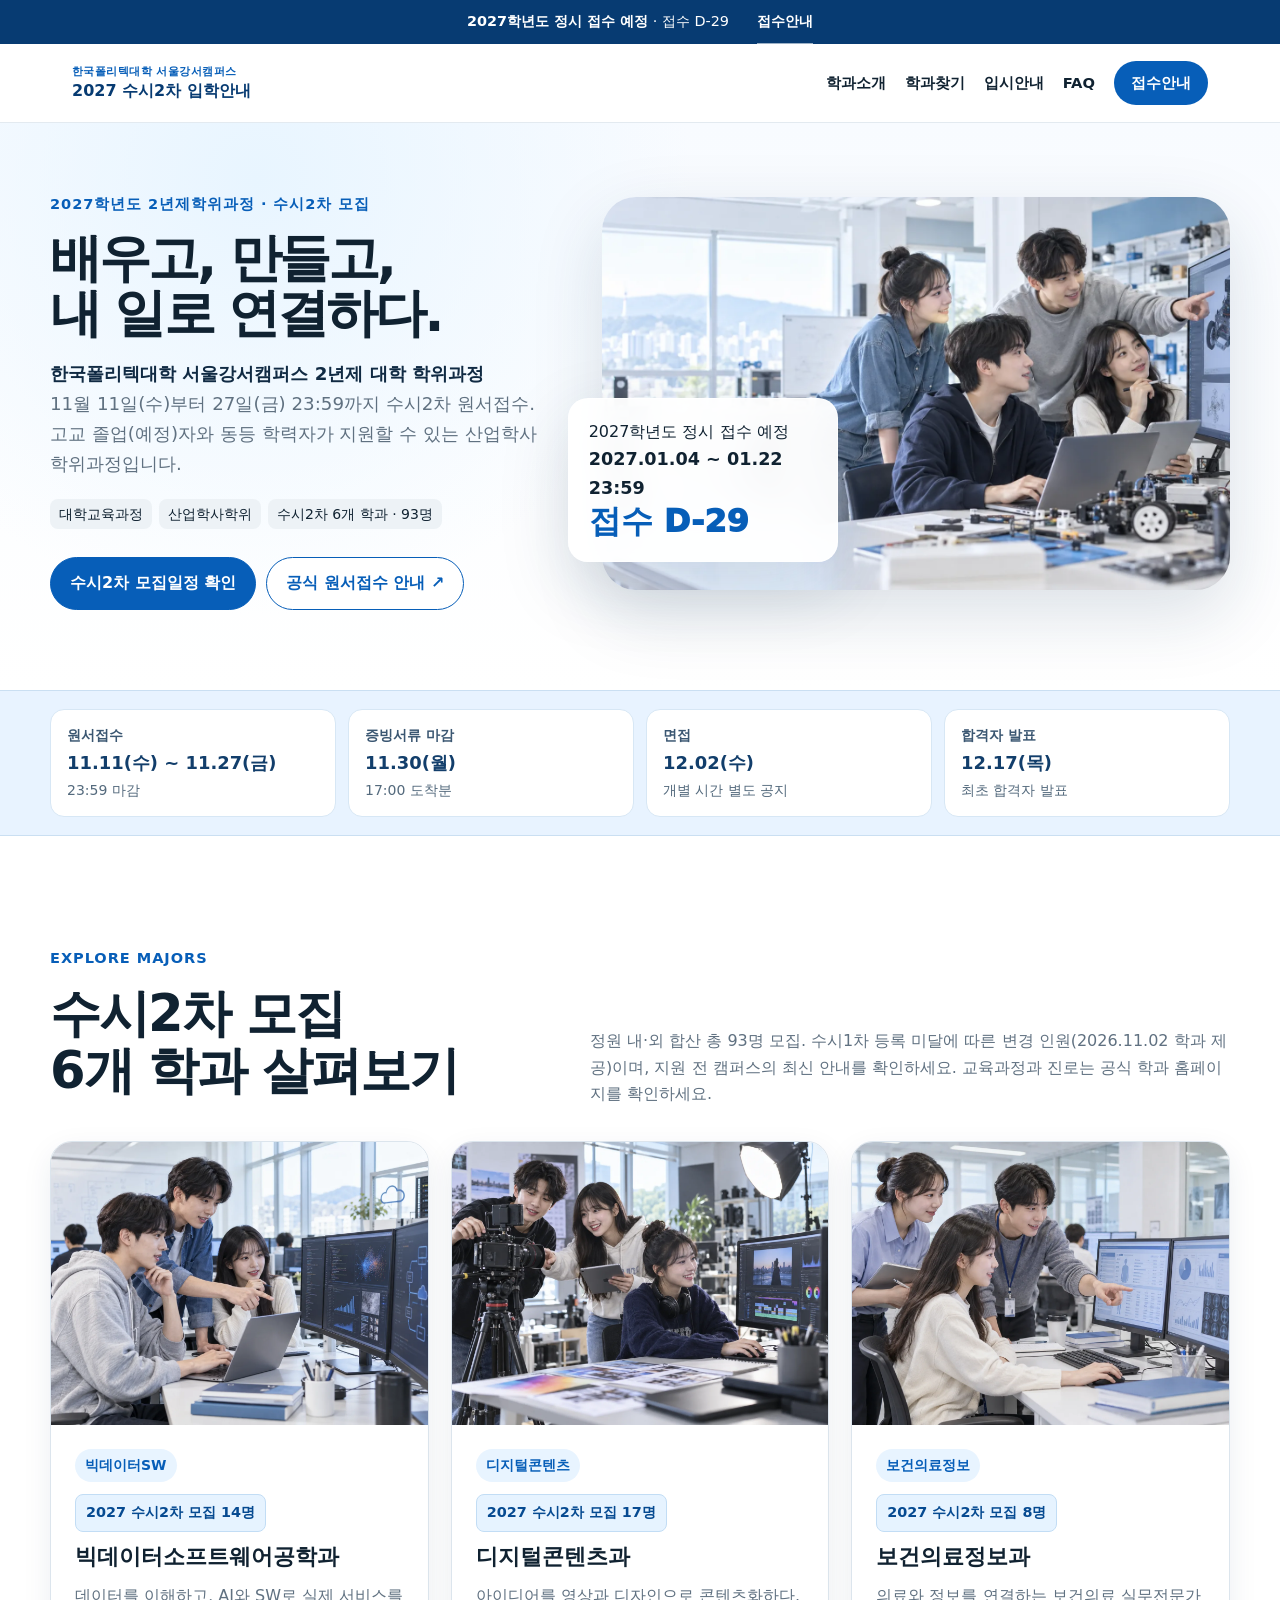
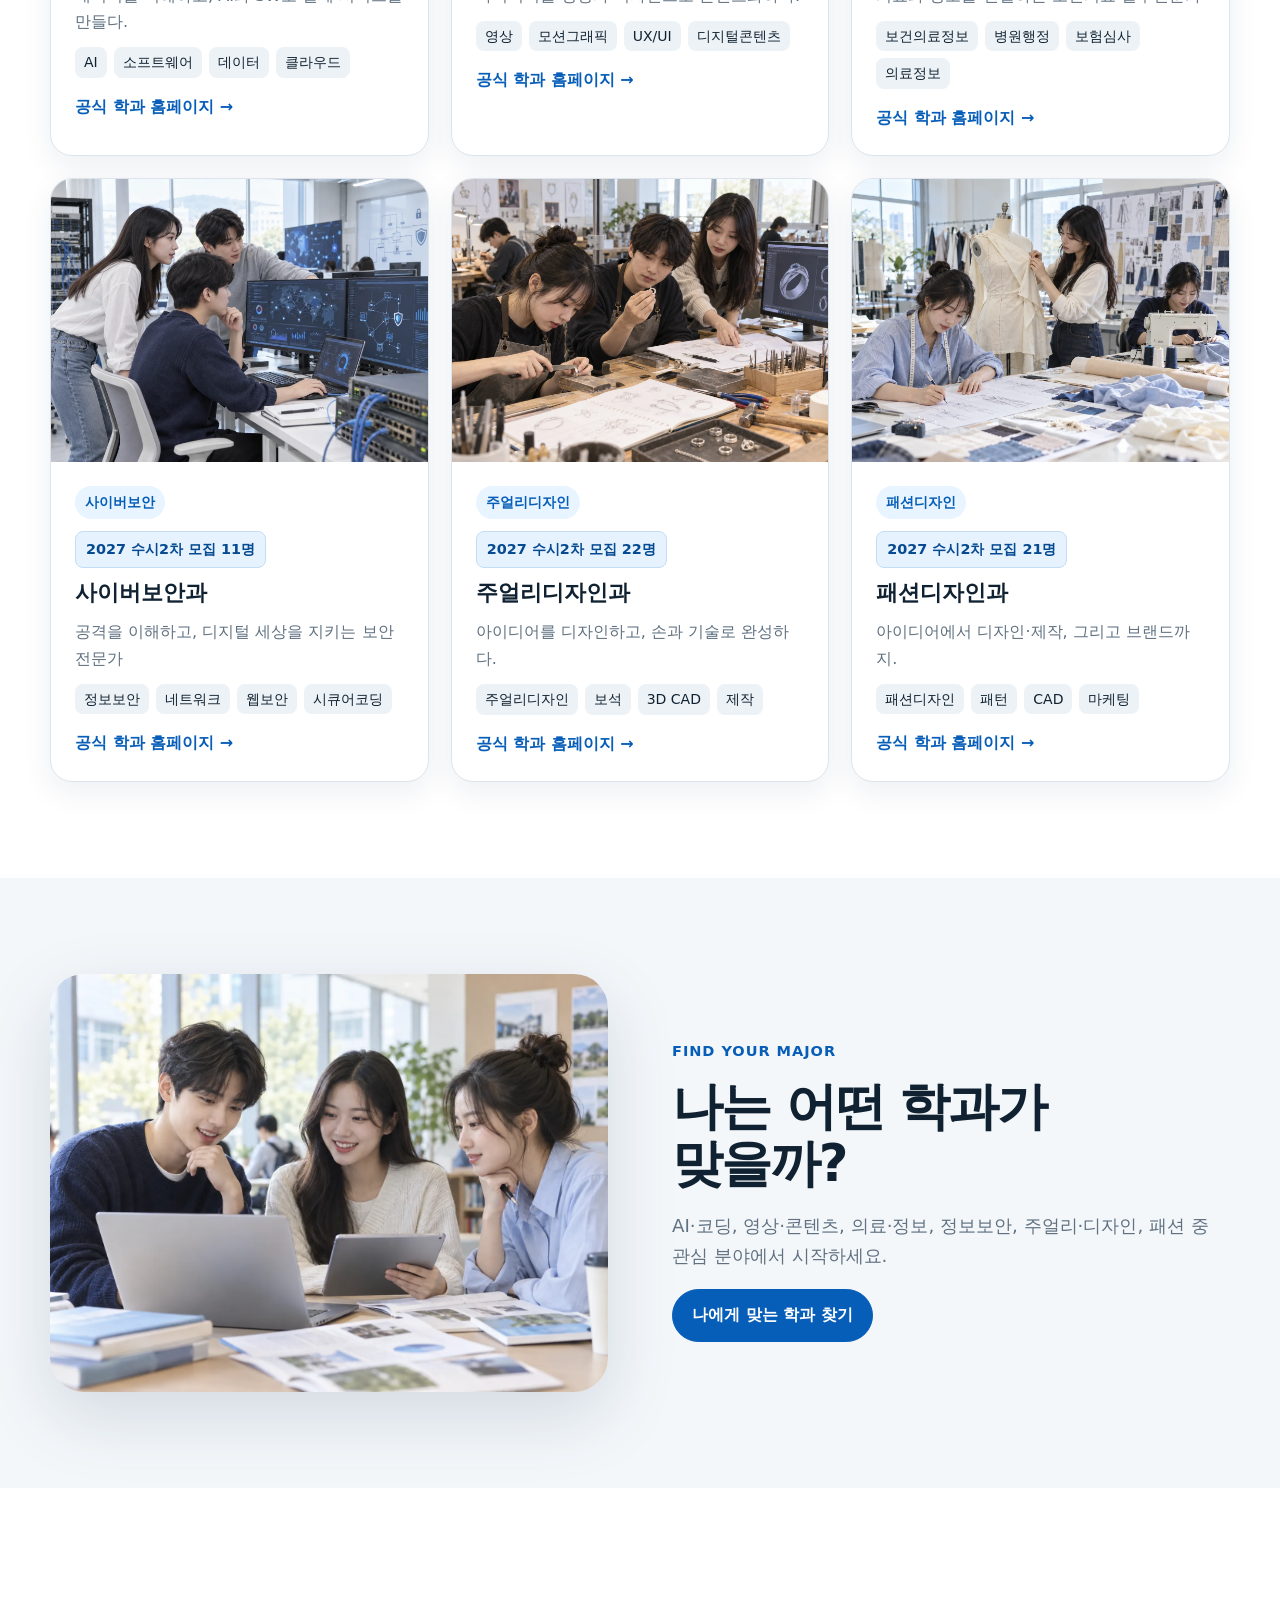
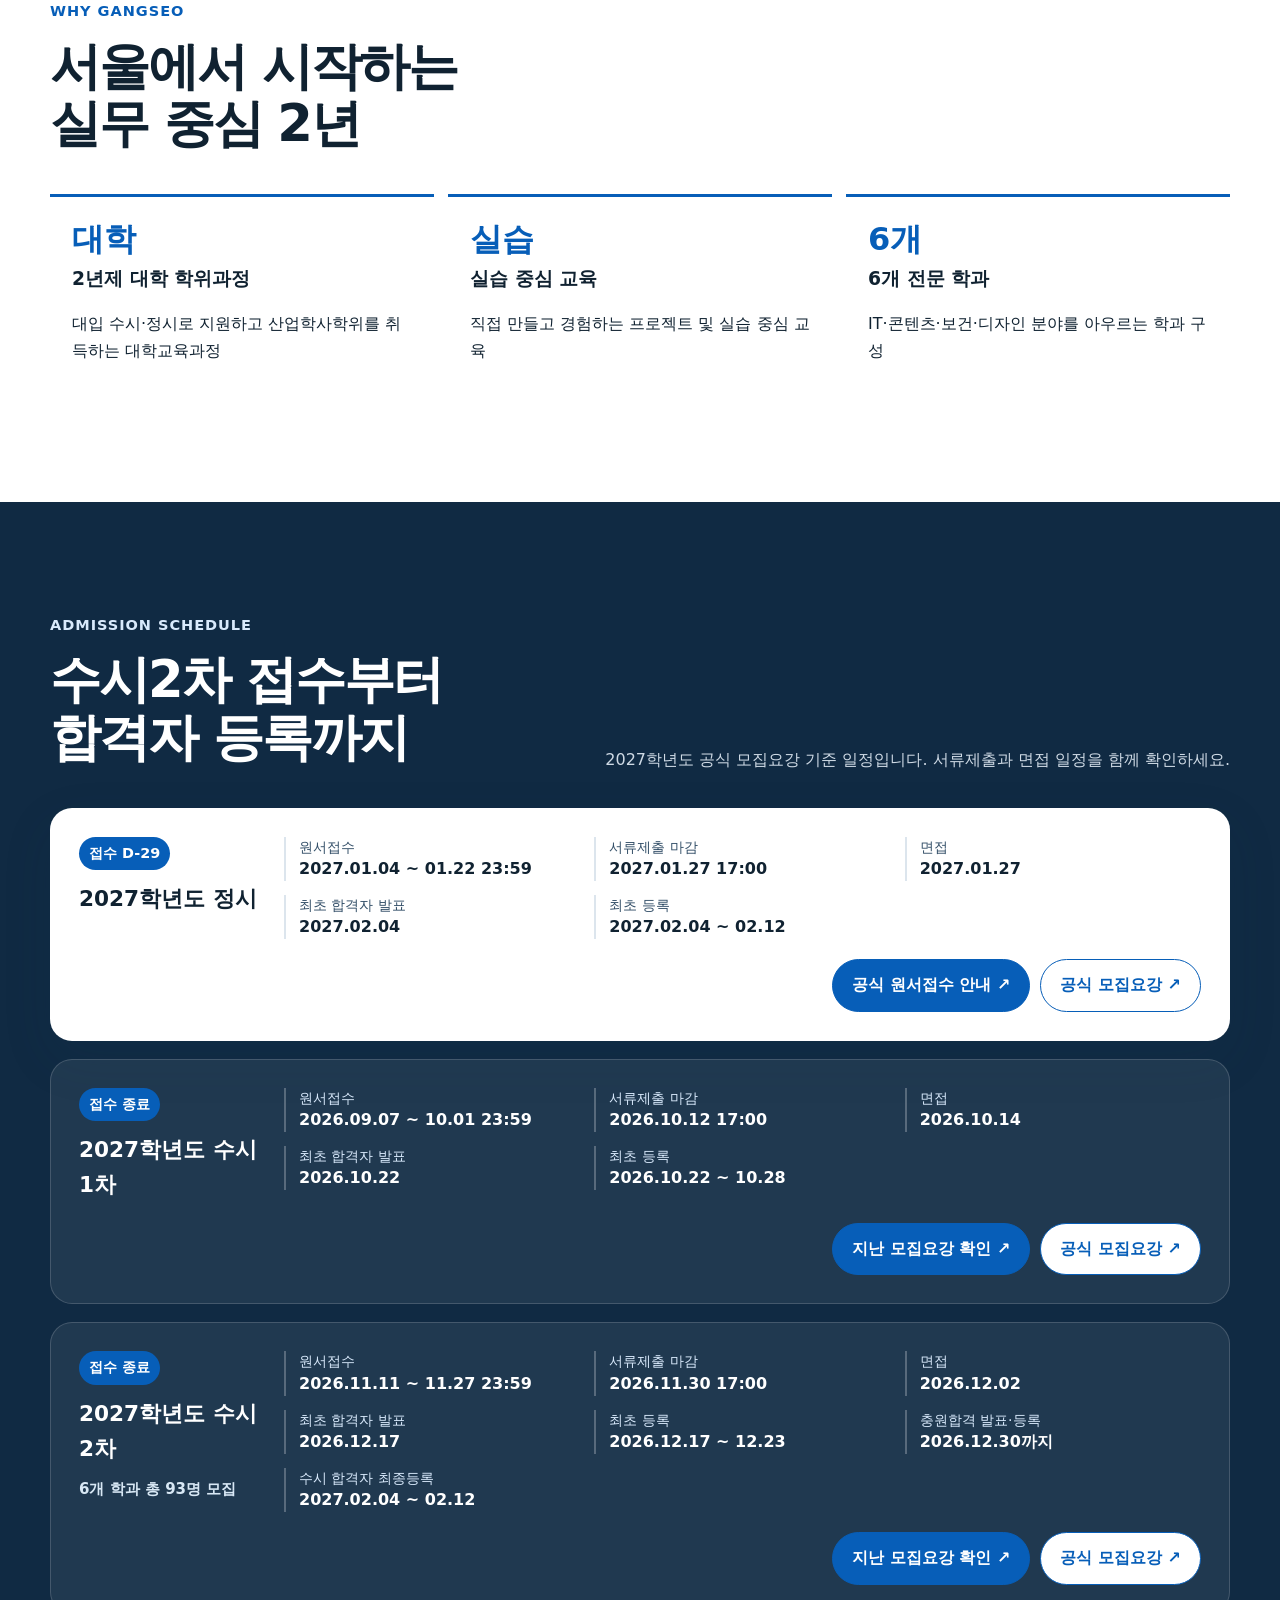
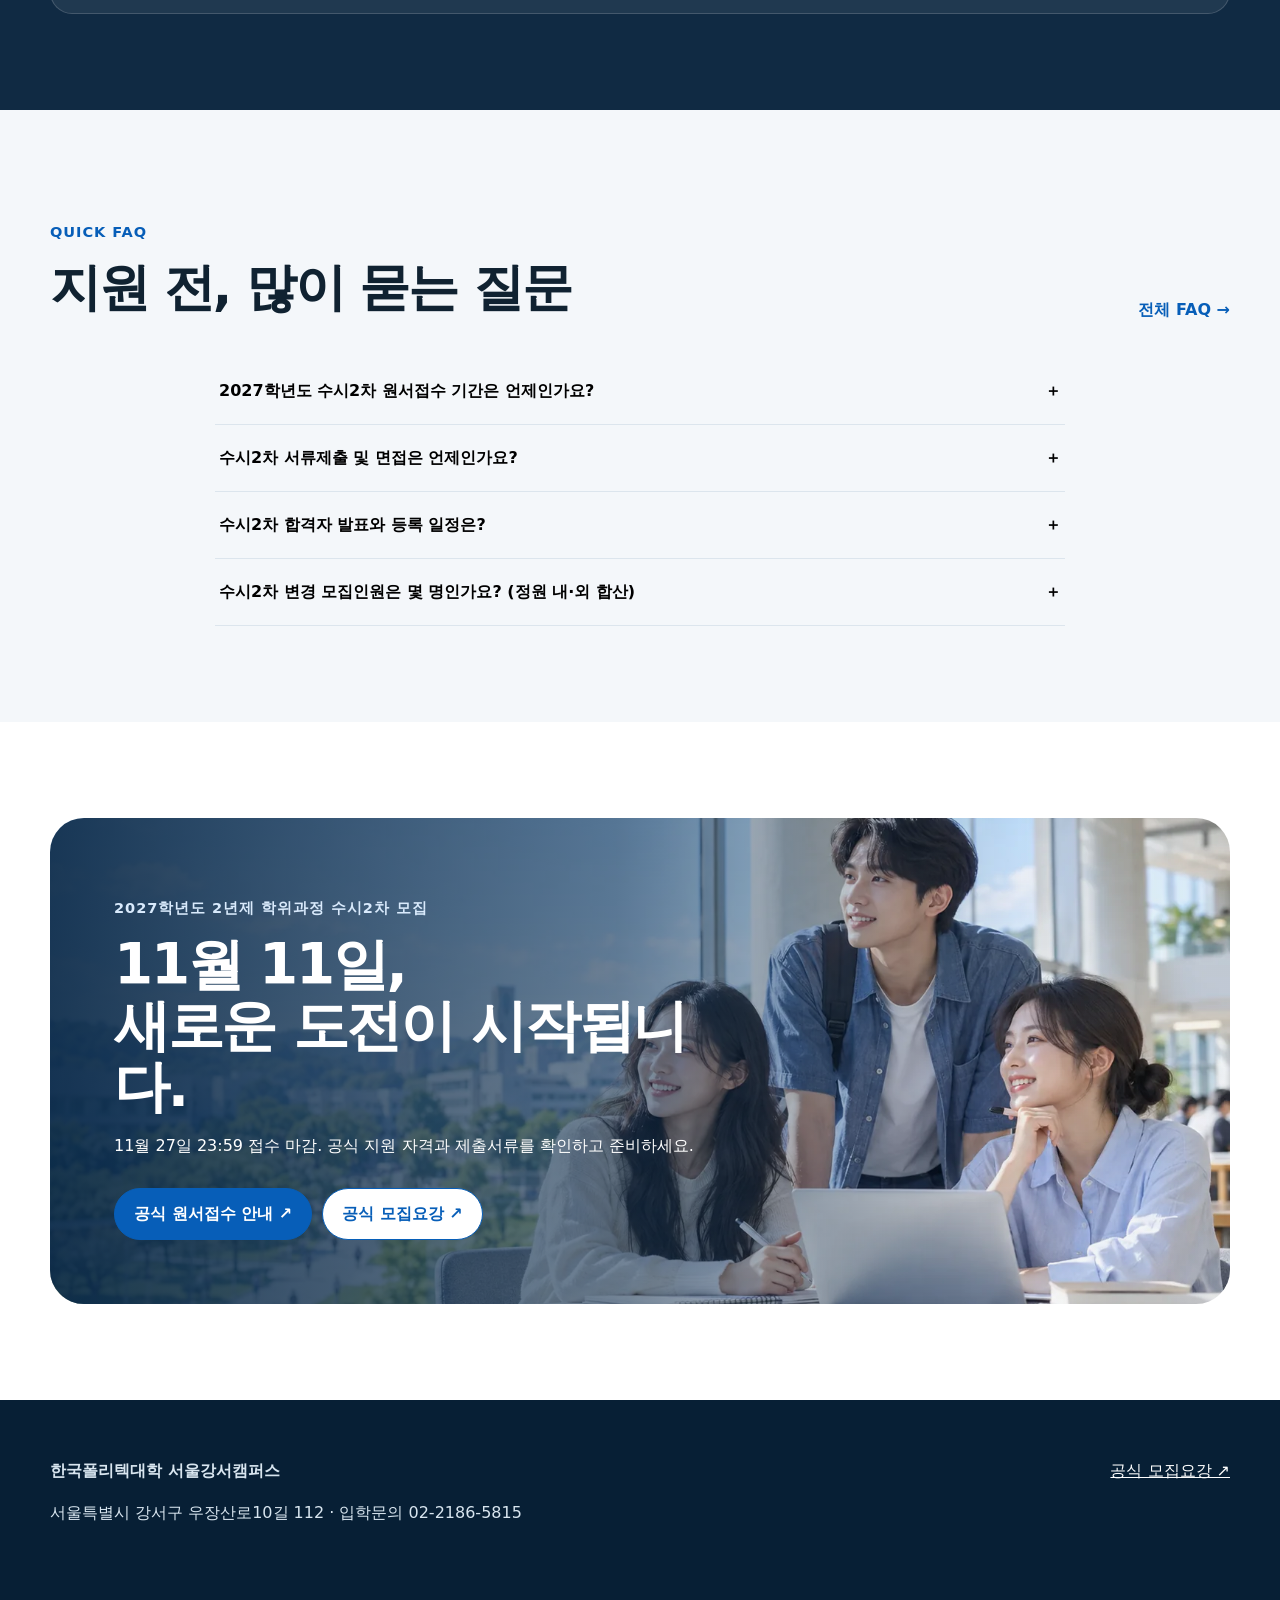
==== index.html @ ea04d73f "content: reflect 93 revised Susi2 seats across all admission views" ====
<!doctype html><html lang="ko" data-root="./"><head><meta charset="utf-8"><meta name="viewport" content="width=device-width,initial-scale=1"><title>2027학년도 수시2차 모집 | 한국폴리텍대학 서울강서캠퍼스</title><meta name="description" content="2027학년도 서울강서캠퍼스 수시2차 모집 2026.11.11~11.27. 변경 모집인원 정원 내·외 합산 93명, 6개 학과, 서류제출·면접·합격 일정과 공식 원서접수 안내."><link rel="canonical" href="https://ipsi.k-bigdata.kr/"><meta property="og:type" content="website"><meta property="og:title" content="2027학년도 수시2차 모집 | 서울강서캠퍼스"><meta property="og:description" content="2027학년도 수시2차 11월 11~27일. 6개 학과 모집 일정과 공식 접수 안내를 확인하세요."><meta property="og:url" content="https://ipsi.k-bigdata.kr/"><meta property="og:image" content="https://ipsi.k-bigdata.kr/assets/images/hero-main.webp"><meta name="twitter:card" content="summary_large_image"><link rel="preload" as="image" href="./assets/images/hero-main.webp" type="image/webp"><link rel="manifest" href="./manifest.webmanifest"><link rel="stylesheet" href="./assets/css/reset.css"><link rel="stylesheet" href="./assets/css/common.css"><link rel="stylesheet" href="./assets/css/hub.css"><script defer src="./assets/js/common.js"></script></head>
<body><a class="skip" href="#main">본문 바로가기</a>
<div class="admission-alert"><div class="container"><span><strong data-round>2027학년도 입시 일정</strong> · <span data-dday>일정 확인</span></span><a data-apply target="_blank" rel="noopener noreferrer">원서접수 →</a></div></div>
<header class="header"><nav class="nav" aria-label="주요 메뉴"><a class="brand" href="./"><small>한국폴리텍대학 서울강서캠퍼스</small>2027 수시2차 입학안내</a><button class="menu" aria-label="메뉴 열기" aria-expanded="false">☰</button><div class="links"><a href="./departments/">학과소개</a><a href="./find/">학과찾기</a><a href="./admission/">입시안내</a><a href="./faq/">FAQ</a><a class="nav-cta" data-apply target="_blank" rel="noopener noreferrer">원서접수 ↗</a></div></nav></header>
<main id="main"><section class="hero"><div class="container hero-grid"><div class="hero-copy"><p class="eyebrow">2027학년도 2년제학위과정 · 수시2차 모집</p><h1>배우고, 만들고,<br><span class="hero-title-line">내 일로 연결하다.</span></h1><p class="lead"><strong>한국폴리텍대학 서울강서캠퍼스 2년제 대학 학위과정</strong><br>11월 11일(수)부터 27일(금) 23:59까지 수시2차 원서접수. 고교 졸업(예정)자와 동등 학력자가 지원할 수 있는 산업학사 학위과정입니다.</p><div class="chips hero-facts" aria-label="과정 안내"><span class="chip">대학교육과정</span><span class="chip">산업학사학위</span><span class="chip">수시2차 6개 학과 · 93명</span></div><div class="actions"><a class="btn" href="./admission/">수시2차 모집일정 확인</a><a class="btn secondary" data-apply target="_blank" rel="noopener noreferrer">원서접수 바로가기 ↗</a></div></div><div class="hero-visual"><img src="./assets/images/hero-main.webp" width="1600" height="900" fetchpriority="high" alt="학생들이 프로젝트를 함께 수행하는 AI 생성 홍보 이미지"><aside class="status-float"><span data-round>전형 확인 중</span><strong data-period></strong><span class="dday" data-dday>일정 확인</span></aside></div></div></section>
<section class="susi2-strip" aria-label="2027학년도 수시2차 주요 일정"><div class="container susi2-strip-grid"><div><small>원서접수</small><strong>11.11(수) ~ 11.27(금)</strong><span>23:59 마감</span></div><div><small>증빙서류 마감</small><strong>11.30(월)</strong><span>17:00 도착분</span></div><div><small>면접</small><strong>12.02(수)</strong><span>개별 시간 별도 공지</span></div><div><small>합격자 발표</small><strong>12.17(목)</strong><span>최초 합격자 발표</span></div></div></section>
<section class="section" id="majors"><div class="container"><div class="section-head"><div><p class="eyebrow">Explore majors</p><h2>수시2차 모집<br>6개 학과 살펴보기</h2></div><p class="section-intro">정원 내·외 합산 총 93명 모집. 수시1차 등록 미달에 따른 변경 인원(2026.11.02 학과 제공)이며, 지원 전 캠퍼스의 최신 안내를 확인하세요. 교육과정과 진로는 공식 학과 홈페이지를 확인하세요.</p></div><div class="grid" data-department-cards data-asset-prefix="./"></div></div></section>
<section class="section alt"><div class="container split"><div class="split-media"><img src="./assets/images/section-find-major.webp" width="1200" height="900" loading="lazy" alt="학생들이 진로와 전공을 함께 탐색하는 AI 생성 홍보 이미지"></div><div><p class="eyebrow">Find your major</p><h2>나는 어떤 학과가<br>맞을까?</h2><p class="lead">AI·코딩, 영상·콘텐츠, 의료·정보, 정보보안, 주얼리·디자인, 패션 중 관심 분야에서 시작하세요.</p><a class="btn" href="./find/">나에게 맞는 학과 찾기</a></div></div></section>
<section class="section"><div class="container"><div class="section-head"><div><p class="eyebrow">Why Gangseo</p><h2>서울에서 시작하는<br>실무 중심 2년</h2></div></div><div class="feature-row three"><article class="feature"><b>대학</b><h3>2년제 대학 학위과정</h3><p>대입 수시·정시로 지원하고 산업학사학위를 취득하는 대학교육과정</p></article><article class="feature"><b>실습</b><h3>실습 중심 교육</h3><p>직접 만들고 경험하는 프로젝트 및 실습 중심 교육</p></article><article class="feature"><b>6개</b><h3>6개 전문 학과</h3><p>IT·콘텐츠·보건·디자인 분야를 아우르는 학과 구성</p></article></div></div></section>
<section class="section schedule-band"><div class="container"><div class="section-head"><div><p class="eyebrow">Admission schedule</p><h2>수시2차 접수부터<br>합격자 등록까지</h2></div><p class="section-intro">2027학년도 공식 모집요강 기준 일정입니다. 서류제출과 면접 일정을 함께 확인하세요.</p></div><div class="schedule-stack" data-admission-schedule></div></div></section>
<section class="section alt"><div class="container"><div class="section-head"><div><p class="eyebrow">Quick FAQ</p><h2>지원 전, 많이 묻는 질문</h2></div><a class="text-link" href="./faq/">전체 FAQ →</a></div><div class="faq-preview" data-faq-list data-limit="4"></div></div></section>
<section class="section"><div class="container"><div class="final-cta"><img src="./assets/images/banner-apply-cta.webp" width="1600" height="900" loading="lazy" alt="새로운 시작을 준비하는 학생들을 표현한 AI 생성 홍보 이미지"><div class="final-cta-copy"><p class="eyebrow">2027학년도 2년제 학위과정 수시2차 모집</p><h2>11월 11일,<br>새로운 도전이 시작됩니다.</h2><p>11월 27일 23:59 접수 마감. 공식 지원 자격과 제출서류를 확인하고 준비하세요.</p><div class="actions"><a class="btn" data-apply target="_blank" rel="noopener noreferrer">원서접수 바로가기 ↗</a><a class="btn secondary" data-guide target="_blank" rel="noopener noreferrer">공식 모집요강 ↗</a></div></div></div></div></section></main>
<footer class="footer"><div class="container footer-grid"><div><strong>한국폴리텍대학 서울강서캠퍼스</strong><p>서울특별시 강서구 우장산로10길 112 · 입학문의 02-2186-5815</p></div><a data-guide target="_blank" rel="noopener noreferrer">공식 모집요강 ↗</a></div></footer>
<nav class="mobile-nav" aria-label="모바일 바로가기"><a href="./departments/">학과</a><a href="./find/">학과찾기</a><a href="./admission/">입시안내</a><a data-apply target="_blank" rel="noopener noreferrer">원서접수</a></nav></body></html>
---- assets/css/common.css ----
:root{--color-primary:#075eb8;--color-primary-dark:#073b72;--color-accent:#13a4d9;--color-text:#102231;--color-muted:#607181;--color-bg:#f4f7fa;--color-surface:#fff;--color-line:#dce5ed;--radius-sm:12px;--radius-md:22px;--radius-lg:34px;--shadow-sm:0 10px 30px rgba(18,54,86,.08);--shadow-md:0 24px 70px rgba(18,54,86,.15);--container:1180px}*{box-sizing:border-box}html{scroll-behavior:smooth}body{margin:0;color:var(--color-text);background:#fff;font-family:Pretendard,'Noto Sans KR',system-ui,sans-serif;line-height:1.65}img{display:block;max-width:100%;height:auto}a{color:inherit}button,input,select{font:inherit}button,a.btn{min-height:48px}.skip{position:absolute;left:-9999px}.skip:focus{left:12px;top:12px;z-index:100;background:#fff;padding:12px}.container{width:min(var(--container),calc(100% - 44px));margin:auto}.notice{background:linear-gradient(90deg,var(--color-primary-dark),var(--color-primary));color:#fff;padding:9px 20px;text-align:center;font-size:.88rem}.header{position:sticky;top:0;z-index:40;background:rgba(255,255,255,.93);border-bottom:1px solid rgba(220,229,237,.8);backdrop-filter:blur(18px)}.nav{max-width:var(--container);margin:auto;min-height:78px;padding:0 22px;display:flex;align-items:center;gap:25px}.brand{text-decoration:none;font-weight:900;color:var(--color-primary-dark);line-height:1.08}.brand small{display:block;color:var(--color-primary);font-size:.69rem;letter-spacing:.04em;margin-bottom:4px}.links{display:flex;align-items:center;gap:19px;margin-left:auto}.links a{text-decoration:none;font-size:.92rem;font-weight:700}.links a:hover{color:var(--color-primary)}.nav-cta{padding:10px 17px;border-radius:999px;background:var(--color-primary);color:#fff!important}.menu{display:none;margin-left:auto;background:none;border:0;font-size:1.55rem}.hero{padding:54px 0 80px;background:radial-gradient(circle at 20% 10%,#e8f5ff,transparent 38%),linear-gradient(180deg,#f8fbff,#fff)}.hero-grid{display:grid;grid-template-columns:.88fr 1.12fr;gap:58px;align-items:center}.hero-copy{position:relative;z-index:2}.eyebrow{color:var(--color-primary);font-weight:850;font-size:.84rem;letter-spacing:.12em;text-transform:uppercase}.hero h1,.page-hero h1{font-size:clamp(2.65rem,5.6vw,5rem);line-height:1.05;letter-spacing:-.055em;margin:.24em 0}.lead{font-size:1.14rem;color:var(--color-muted);max-width:640px}.actions{display:flex;flex-wrap:wrap;gap:10px;margin-top:28px}.btn{display:inline-flex;align-items:center;justify-content:center;padding:12px 19px;border-radius:999px;text-decoration:none;border:1px solid var(--color-primary);font-weight:800;background:var(--color-primary);color:#fff;cursor:pointer;transition:.2s ease}.btn:hover{transform:translateY(-2px);box-shadow:0 10px 24px rgba(7,94,184,.22)}.btn.secondary{background:#fff;color:var(--color-primary)}.hero-visual{position:relative}.hero-visual>img{width:100%;aspect-ratio:16/10;object-fit:cover;border-radius:var(--radius-lg);box-shadow:var(--shadow-md)}.status-float,.status-card{position:absolute;left:-34px;bottom:28px;width:min(270px,75%);background:rgba(255,255,255,.95);padding:20px;border-radius:20px;box-shadow:var(--shadow-md);border:1px solid rgba(255,255,255,.7);backdrop-filter:blur(14px)}.status-float strong,.status-card strong{font-size:1.1rem;display:block}.dday{font-size:2rem;color:var(--color-primary);font-weight:950;line-height:1.15}.section{padding:96px 0}.section.alt{background:var(--color-bg)}.section-head{display:flex;justify-content:space-between;align-items:end;gap:24px;margin-bottom:34px}.section h2,.split h2{font-size:clamp(2rem,4vw,3.35rem);line-height:1.12;letter-spacing:-.04em;margin:.15em 0}.section-intro{color:var(--color-muted);max-width:640px;margin:0}.grid{display:grid;grid-template-columns:repeat(3,1fr);gap:22px}.dept-card,.card{background:#fff;border:1px solid var(--color-line);border-radius:var(--radius-md);overflow:hidden;box-shadow:var(--shadow-sm);transition:.25s ease}.dept-card:hover{transform:translateY(-7px);box-shadow:var(--shadow-md)}.dept-card-media{overflow:hidden}.dept-card img{width:100%;aspect-ratio:4/3;object-fit:cover;transition:.35s ease}.dept-card:hover img{transform:scale(1.035)}.dept-card-body,.card{padding:24px}.dept-card h3,.card h3{font-size:1.35rem;line-height:1.2;margin:8px 0}.tag{display:inline-flex;padding:5px 10px;border-radius:999px;background:#e8f4ff;color:var(--color-primary);font-size:.78rem;font-weight:800}.chips{display:flex;flex-wrap:wrap;gap:7px}.chip{background:#edf2f6;padding:5px 9px;border-radius:8px;font-size:.8rem}.text-link{font-weight:800;color:var(--color-primary);text-decoration:none}.split{display:grid;grid-template-columns:1fr 1fr;gap:64px;align-items:center}.split.reverse .split-media{order:2}.split-media img{width:100%;aspect-ratio:4/3;object-fit:cover;border-radius:var(--radius-lg);box-shadow:var(--shadow-md)}.feature-row{display:grid;grid-template-columns:repeat(4,1fr);gap:14px}.feature{padding:26px 22px;border-top:3px solid var(--color-primary);background:#fff}.feature b{display:block;font-size:2rem;color:var(--color-primary);line-height:1}.feature span{font-weight:800}.timeline,.steps{display:grid;grid-template-columns:repeat(5,1fr);position:relative;gap:10px}.timeline:before{content:'';position:absolute;top:24px;left:10%;right:10%;height:2px;background:#cddbe6}.timeline-step{position:relative;padding-top:58px}.timeline-step:before{content:attr(data-step);position:absolute;top:0;left:0;width:48px;height:48px;display:grid;place-items:center;border-radius:50%;background:#fff;border:2px solid var(--color-primary);color:var(--color-primary);font-weight:900;z-index:1}.timeline-step.active:before{background:var(--color-primary);color:#fff;box-shadow:0 0 0 8px #dfeeff}.timeline-step strong{display:block}.faq-preview{max-width:850px;margin:auto}.accordion{border-bottom:1px solid var(--color-line)}.accordion button{width:100%;padding:21px 4px;background:none;border:0;display:flex;justify-content:space-between;gap:20px;text-align:left;font-weight:800}.answer{padding:0 4px 22px;color:var(--color-muted)}.final-cta{position:relative;overflow:hidden;border-radius:var(--radius-lg);min-height:470px;display:grid;align-items:center;padding:64px;color:#fff}.final-cta>img{position:absolute;inset:0;width:100%;height:100%;object-fit:cover}.final-cta:after{content:'';position:absolute;inset:0;background:linear-gradient(90deg,rgba(3,35,67,.9),rgba(3,35,67,.56) 48%,rgba(3,35,67,.04) 82%)}.final-cta-copy{position:relative;z-index:1;max-width:580px}.final-cta h2{font-size:clamp(2.2rem,4.4vw,4rem);margin:.15em 0;line-height:1.08}.page-hero{padding:70px 0;background:linear-gradient(130deg,#eaf5ff,#fff 65%);overflow:hidden}.page-hero-inner{display:grid;grid-template-columns:1fr .72fr;gap:48px;align-items:center}.page-hero-visual img{width:100%;aspect-ratio:4/3;object-fit:cover;border-radius:var(--radius-lg);box-shadow:var(--shadow-md)}.page-hero p{color:var(--color-muted);font-size:1.08rem}.dept-hero{padding:48px 0 78px}.dept-hero-grid{display:grid;grid-template-columns:.8fr 1.2fr;gap:56px;align-items:center}.dept-hero img{width:100%;aspect-ratio:4/3;object-fit:cover;border-radius:var(--radius-lg);box-shadow:var(--shadow-md)}.dept-hero h1{font-size:clamp(2.5rem,5vw,4.8rem);line-height:1.05;letter-spacing:-.055em;margin:.2em 0}.content-grid{display:grid;grid-template-columns:repeat(3,1fr);gap:18px}.content-card{padding:28px;border:1px solid var(--color-line);border-radius:var(--radius-md);background:#fff}.content-card .num{font-size:.78rem;color:var(--color-primary);font-weight:900;letter-spacing:.1em}.dark-band{background:var(--color-primary-dark);color:#fff}.dark-band .section-intro{color:#c9d9e8}.facility{display:grid;grid-template-columns:1fr 1fr;gap:24px}.facility>div{background:#eaf4fc;border-radius:var(--radius-md);padding:34px}.compare-picker{display:grid;grid-template-columns:repeat(3,1fr);gap:12px}.compare-picker label{border:1px solid var(--color-line);border-radius:16px;padding:18px;background:#fff}.compare-wrap{overflow-x:auto}.compare-table{width:100%;border-collapse:separate;border-spacing:0;margin-top:24px;border:1px solid var(--color-line);border-radius:18px;overflow:hidden}.compare-table th,.compare-table td{border-bottom:1px solid var(--color-line);padding:15px;vertical-align:top}.compare-table th{background:#eaf4fc}.question{max-width:760px}.progress{height:9px;background:#e5ebf0;border-radius:99px;overflow:hidden}.progress span{display:block;height:100%;background:linear-gradient(90deg,var(--color-primary),var(--color-accent))}.option{display:block;width:100%;text-align:left;background:#fff;border:1px solid var(--color-line);border-radius:16px;padding:16px;margin:9px 0;cursor:pointer}.option:hover,.option:focus-visible{border-color:var(--color-primary);background:#eef7ff}.filters{display:flex;gap:8px;flex-wrap:wrap;margin:20px 0}.filter{border:1px solid var(--color-line);background:#fff;border-radius:999px;padding:10px 16px;cursor:pointer}.filter[aria-pressed=true]{background:var(--color-primary);color:#fff}.search{width:100%;max-width:650px;padding:15px 17px;border:1px solid var(--color-line);border-radius:15px}.empty{padding:34px;border:1px dashed #aab8c4;border-radius:18px;color:var(--color-muted);text-align:center;background:#fff}.round-list{display:grid;gap:14px}.round{display:grid;grid-template-columns:130px 1fr auto;gap:20px;align-items:center;padding:24px;border:1px solid var(--color-line);border-radius:18px;background:#fff}.source{font-size:.86rem;color:var(--color-muted)}.footer{background:#071f35;color:#d8e5ef;padding:58px 0 100px}.footer-grid{display:grid;grid-template-columns:1fr auto;gap:30px}.footer a{color:#fff}.mobile-nav{display:none}:focus-visible{outline:3px solid #ffbd3e;outline-offset:3px}
@media(max-width:920px){.links{display:none;position:absolute;top:78px;left:0;right:0;background:#fff;padding:20px 22px;flex-direction:column;align-items:stretch;border-bottom:1px solid var(--color-line);box-shadow:var(--shadow-sm)}.links.open{display:flex}.menu{display:block}.hero-grid,.page-hero-inner,.dept-hero-grid,.split{grid-template-columns:1fr}.hero-copy{order:1}.hero-visual{order:0}.status-float,.status-card{left:18px;bottom:18px}.grid,.content-grid{grid-template-columns:repeat(2,1fr)}.feature-row{grid-template-columns:repeat(2,1fr)}.timeline{grid-template-columns:1fr}.timeline:before{top:0;bottom:0;left:23px;right:auto;width:2px;height:auto}.timeline-step{padding:8px 0 22px 72px}.timeline-step:before{left:0}.split.reverse .split-media{order:0}.facility{grid-template-columns:1fr}.compare-picker{grid-template-columns:1fr}.footer-grid{grid-template-columns:1fr}.mobile-nav{display:grid;grid-template-columns:repeat(4,1fr);position:fixed;bottom:0;left:0;right:0;z-index:50;background:rgba(255,255,255,.96);border-top:1px solid var(--color-line);padding:7px;backdrop-filter:blur(14px)}.mobile-nav a{text-align:center;text-decoration:none;font-size:.75rem;font-weight:800;padding:8px 2px}.footer{padding-bottom:120px}}
@media(max-width:620px){.container{width:min(100% - 28px,var(--container))}.hero{padding:28px 0 62px}.hero h1,.page-hero h1{font-size:2.65rem}.page-hero{padding:40px 0}.dept-hero{padding:30px 0 56px}.dept-hero h1{font-size:2.5rem}.section{padding:68px 0}.section-head{display:block}.grid,.content-grid{grid-template-columns:1fr}.feature-row{grid-template-columns:1fr 1fr}.split{gap:30px}.final-cta{min-height:520px;padding:34px 24px;align-items:end}.final-cta:after{background:linear-gradient(0deg,rgba(3,35,67,.94),rgba(3,35,67,.12) 85%)}.actions .btn{width:100%}.round{grid-template-columns:1fr;gap:8px}.status-float,.status-card{position:relative;left:auto;bottom:auto;width:calc(100% - 24px);margin:-42px auto 0}.hero-visual>img{aspect-ratio:4/3}.feature{padding:20px 16px}}
@media(prefers-reduced-motion:reduce){*{scroll-behavior:auto!important;transition:none!important}}
---- assets/css/hub.css ----
:root{--primary:#075eb8;--primary-dark:#073b72;--navy:#102a43;--text:#102231;--muted:#607181;--bg:#f4f7fa;--surface:#fff;--border:#dce5ed;--radius:22px;--shadow:0 18px 50px rgba(18,54,86,.12);--container:1180px}
.admission-alert{background:var(--primary-dark);color:#fff;font-size:.9rem}
.admission-alert .container{min-height:42px;display:flex;align-items:center;justify-content:center;gap:28px}
.admission-alert a{font-weight:900;text-decoration:none;border-bottom:1px solid rgba(255,255,255,.6)}
.dept-card{display:block;color:inherit;text-decoration:none}
.dept-card-body{display:flex;flex-direction:column;align-items:flex-start;gap:10px}
.dept-card-body strong{font-size:1.35rem;line-height:1.25}
.dept-copy{color:var(--muted)}
.dept-card .text-link{margin-top:4px}
.hero-facts{margin-top:20px}
.hero-copy .lead strong{color:var(--navy);font-weight:900}
.hero-copy h1{font-size:clamp(2.65rem,4.1vw,3.35rem)}
@media(min-width:921px){.hero-title-line{white-space:nowrap}}
.feature-row.three{grid-template-columns:repeat(3,1fr)}
.feature h3{margin:.6rem 0 .25rem}
.schedule-band{background:var(--navy);color:#fff}
.schedule-band .section-intro{color:#cfdae5}
.schedule-stack{display:grid;gap:18px}
.admission-round{display:grid;grid-template-columns:220px 1fr auto;gap:28px;align-items:center;padding:28px;border:1px solid rgba(255,255,255,.16);border-radius:var(--radius);background:rgba(255,255,255,.07)}
.admission-round.is-active{background:#fff;color:var(--text);box-shadow:var(--shadow)}
.round-heading span{display:inline-flex;padding:5px 10px;border-radius:999px;background:var(--primary);color:#fff;font-size:.82rem;font-weight:900}
.round-heading h3{margin:.65rem 0 0;font-size:1.35rem}
.date-list{display:grid;grid-template-columns:repeat(4,minmax(120px,1fr));gap:12px}
.date-list div{padding-left:13px;border-left:2px solid rgba(255,255,255,.25)}
.is-active .date-list div{border-color:var(--border)}
.date-list small,.date-list strong{display:block}
.date-list small{opacity:.72}
.date-list strong{font-size:.95rem}
.compatibility{max-width:760px;margin:auto;text-align:center;padding:90px 0}
@media(max-width:920px){.admission-round{grid-template-columns:1fr}.date-list{grid-template-columns:repeat(2,1fr)}.feature-row.three{grid-template-columns:1fr}.admission-alert .container{justify-content:space-between}}
@media(max-width:620px){.admission-alert{font-size:.78rem}.admission-alert .container{width:calc(100% - 22px);gap:8px}.admission-alert [data-dday]{display:none}.date-list{grid-template-columns:1fr}.dept-card-body strong{font-size:1.25rem}}


/* 2027 수시2차: 핵심 일정과 학과별 모집인원을 첫 화면에 가독성 높게 표시 */
.susi2-strip{background:#e8f3ff;border-block:1px solid #cadff2;padding:18px 0}
.susi2-strip-grid{display:grid;grid-template-columns:repeat(4,minmax(0,1fr));gap:12px}
.susi2-strip-grid>div{min-width:0;padding:14px 16px;border-radius:14px;background:#fff;border:1px solid #d7e7f5}
.susi2-strip-grid small,.susi2-strip-grid strong,.susi2-strip-grid span{display:block}
.susi2-strip-grid small{font-size:.8rem;color:#3b5772;font-weight:800}
.susi2-strip-grid strong{font-size:clamp(.92rem,1.5vw,1.12rem);line-height:1.35;color:#123e6b;margin:4px 0;overflow-wrap:anywhere}
.susi2-strip-grid span{font-size:.78rem;color:#546a7d}
.quota{display:inline-flex;background:#e6f3ff;color:#064a91;border:1px solid #c2ddf5;border-radius:8px;padding:6px 10px;font-size:.84rem;font-weight:900}
.round-capacity{font-weight:800;font-size:.9rem;margin:.7rem 0 0}
.admission-round{grid-template-columns:185px minmax(0,1fr);align-items:start;gap:20px}
.admission-round .date-list{grid-template-columns:repeat(3,minmax(0,1fr));gap:14px}
.admission-round .date-list div{min-width:0}
.admission-round .date-list strong{overflow-wrap:anywhere;line-height:1.4}
.round-actions{grid-column:1/-1;display:flex;flex-wrap:wrap;gap:10px;justify-content:flex-end}
.round-actions .btn{min-height:46px}
.admission-round:not(.is-active) .date-list strong{color:#fff}
.admission-round:not(.is-active) .round-capacity{color:#d8e8f5}
.menu{min-height:44px;min-width:44px;cursor:pointer}
@media(max-width:920px){
  .susi2-strip-grid{grid-template-columns:repeat(2,minmax(0,1fr))}
  .admission-round{grid-template-columns:1fr}
  .admission-round .date-list{grid-template-columns:repeat(2,minmax(0,1fr))}
}
@media(max-width:620px){
  .susi2-strip{padding:10px 0}
  .susi2-strip-grid{gap:8px}
  .susi2-strip-grid>div{padding:10px 11px}
  .susi2-strip-grid strong{font-size:.93rem}
  .admission-round{padding:20px 16px;gap:15px}
  .admission-round .date-list{grid-template-columns:repeat(2,minmax(0,1fr));gap:13px}
  .round-actions{display:grid;grid-template-columns:1fr;width:100%}
  .round-actions .btn{width:100%}
  .mobile-nav{padding-bottom:max(7px,env(safe-area-inset-bottom))}
  .mobile-nav a{display:flex;align-items:center;justify-content:center;min-height:44px}
}
@media(max-width:355px){.susi2-strip-grid,.admission-round .date-list{grid-template-columns:1fr}}


/* 2026-11-02: readability / keyboard / mobile-first pass
   AA body-text contrast target >= 4.5:1 (WCAG 2.2 SC 1.4.3). */
.schedule-band .eyebrow,.schedule-band .source,
.final-cta .eyebrow{color:#d9eafc}
.footer .source{color:#d9eafc}
.footer .source a{color:#fff}
.page-hero .eyebrow{color:#084f94}
.eyebrow{font-size:.91rem;letter-spacing:.065em}
.source{font-size:.91rem;line-height:1.65}
.tag{font-size:.875rem}
.chip{font-size:.875rem;line-height:1.45}
.round-heading span{font-size:.9rem}
.date-list small{font-size:.875rem;line-height:1.45;opacity:1}
.admission-round.is-active .date-list small{color:#334f68}
.admission-round:not(.is-active) .date-list small{color:#d9eafc}
.admission-round .date-list strong{font-size:1rem;line-height:1.5;font-variant-numeric:tabular-nums}
.admission-round .round-capacity{font-size:.94rem;line-height:1.5}
.susi2-strip-grid small{font-size:.875rem}
.susi2-strip-grid span{font-size:.875rem}
.dept-card .quota{font-size:.9rem}
.dept-card-body{gap:12px}
.dept-copy{font-size:1rem;line-height:1.65}
.accordion button{font-size:1rem;line-height:1.5;cursor:pointer}
.answer{font-size:1rem;line-height:1.75}
.option{font-size:1rem;line-height:1.6;min-height:52px}
.mobile-nav a[aria-current="page"]{background:#eaf4ff;color:#0f497d;border-radius:12px}
.mobile-nav a:focus-visible{outline-offset:-2px}
.admission-round .round-actions .btn{text-align:center}
@media(max-width:920px){
  /* Keep the goal and CTA visible before the promotional photo on phones/tablets. */
  .hero-copy{order:0}
  .hero-visual{order:1}
  .mobile-nav a{font-size:.875rem;line-height:1.25}
  .mobile-nav{padding-inline:9px;gap:5px}
  .admission-round .date-list{gap:18px}
}
@media(max-width:620px){
  .section{padding:56px 0}
  .hero{padding:30px 0 48px}
  .hero-grid{gap:22px}
  .hero-copy h1{font-size:clamp(2.05rem,8.6vw,2.38rem);line-height:1.17;letter-spacing:-.045em;word-break:keep-all}
  .hero-copy .lead{font-size:1.03rem;line-height:1.78}
  .hero-facts{margin-top:14px}
  .hero .actions{margin-top:19px}
  .hero-visual>img{aspect-ratio:16/9}
  .status-float{padding:14px 18px}
  .dday{font-size:1.7rem}
  .page-hero{padding:34px 0}
  .page-hero h1{font-size:clamp(2rem,8.3vw,2.3rem);line-height:1.2;letter-spacing:-.045em}
  .page-hero p{font-size:1rem;line-height:1.7}
  /* Secondary AI illustration is decorative; prioritize the information on small screens. */
  .page-hero-visual{display:none}
  .section h2,.split h2{font-size:clamp(1.8rem,7.1vw,2.25rem);line-height:1.2}
  .admission-alert{font-size:.875rem}
  .admission-alert .container{min-height:48px;gap:12px;justify-content:space-between}
  .admission-alert .container>span{line-height:1.35;min-width:0}
  .admission-alert a{flex:none;text-align:right;line-height:1.3}
  .admission-round .date-list{gap:16px 12px}
  .admission-round .date-list div{padding-left:10px}
  .admission-round .date-list strong{font-size:.96rem}
  .susi2-strip-grid>div{padding:12px}
  .susi2-strip-grid strong{font-size:1rem}
  .round-heading h3{font-size:1.27rem;line-height:1.35}
  .mobile-nav a{min-height:48px;padding:9px 1px}
  .footer{padding-bottom:128px}
}
@media(max-width:355px){
  .admission-alert .container{display:grid;grid-template-columns:1fr;gap:3px;padding-block:8px}
  .admission-alert a{text-align:left}
}
@media(prefers-reduced-motion:reduce){
  .dept-card:hover,.btn:hover{transform:none}
}


/* 2027 수시2차: 모바일 첫 화면의 지원 행동과 일정 가독성 최종 정리 */
html{scroll-padding-top:96px}
#majors{scroll-margin-top:96px}
.admission-alert a{min-height:44px;display:inline-flex;align-items:center}
@media(max-width:920px){
  .mobile-nav{grid-template-columns:repeat(4,minmax(0,1fr))}
  .mobile-nav a{min-width:0}
}
@media(max-width:620px){
  /* 4개의 상세 일정이 첫 화면 바로 아래 오도록 장식용 메인 사진은 숨깁니다. */
  .hero-visual{display:none}
  .hero{padding-bottom:32px}
  .hero-copy h1{margin-top:10px;margin-bottom:14px}
  .hero .actions{display:grid;grid-template-columns:1fr;gap:9px}
  .hero .actions .btn{min-height:50px;line-height:1.4}
  .hero-facts{gap:6px}
  .hero-facts .chip{padding:6px 9px}
  /* D-Day를 작은 화면에서도 생략하지 않고 보여줍니다. */
  .admission-alert [data-dday]{display:inline}
  .admission-alert .container{display:grid;grid-template-columns:minmax(0,1fr) auto;column-gap:12px;row-gap:4px;padding-block:5px}
  .admission-alert .container>span{overflow-wrap:anywhere;font-size:.83rem;line-height:1.4}
  .admission-alert a{white-space:nowrap;font-size:.875rem;padding-block:5px}
  /* JS에서 제공하는 짧은 '접수안내' 라벨이 한 칸 안에 유지되도록 합니다. */
  .mobile-nav{gap:4px}
  .mobile-nav a{white-space:nowrap;font-size:.82rem;line-height:1.3;padding-inline:0}
  .susi2-strip-grid{grid-template-columns:repeat(2,minmax(0,1fr))}
  .susi2-strip-grid small{font-size:.86rem}
  .susi2-strip-grid strong{font-size:.96rem}
  .susi2-strip-grid span{font-size:.83rem}
}
@media(max-width:355px){
  .admission-alert .container{grid-template-columns:1fr}
  .admission-alert a{justify-self:start}
  .mobile-nav a{font-size:.78rem}
}
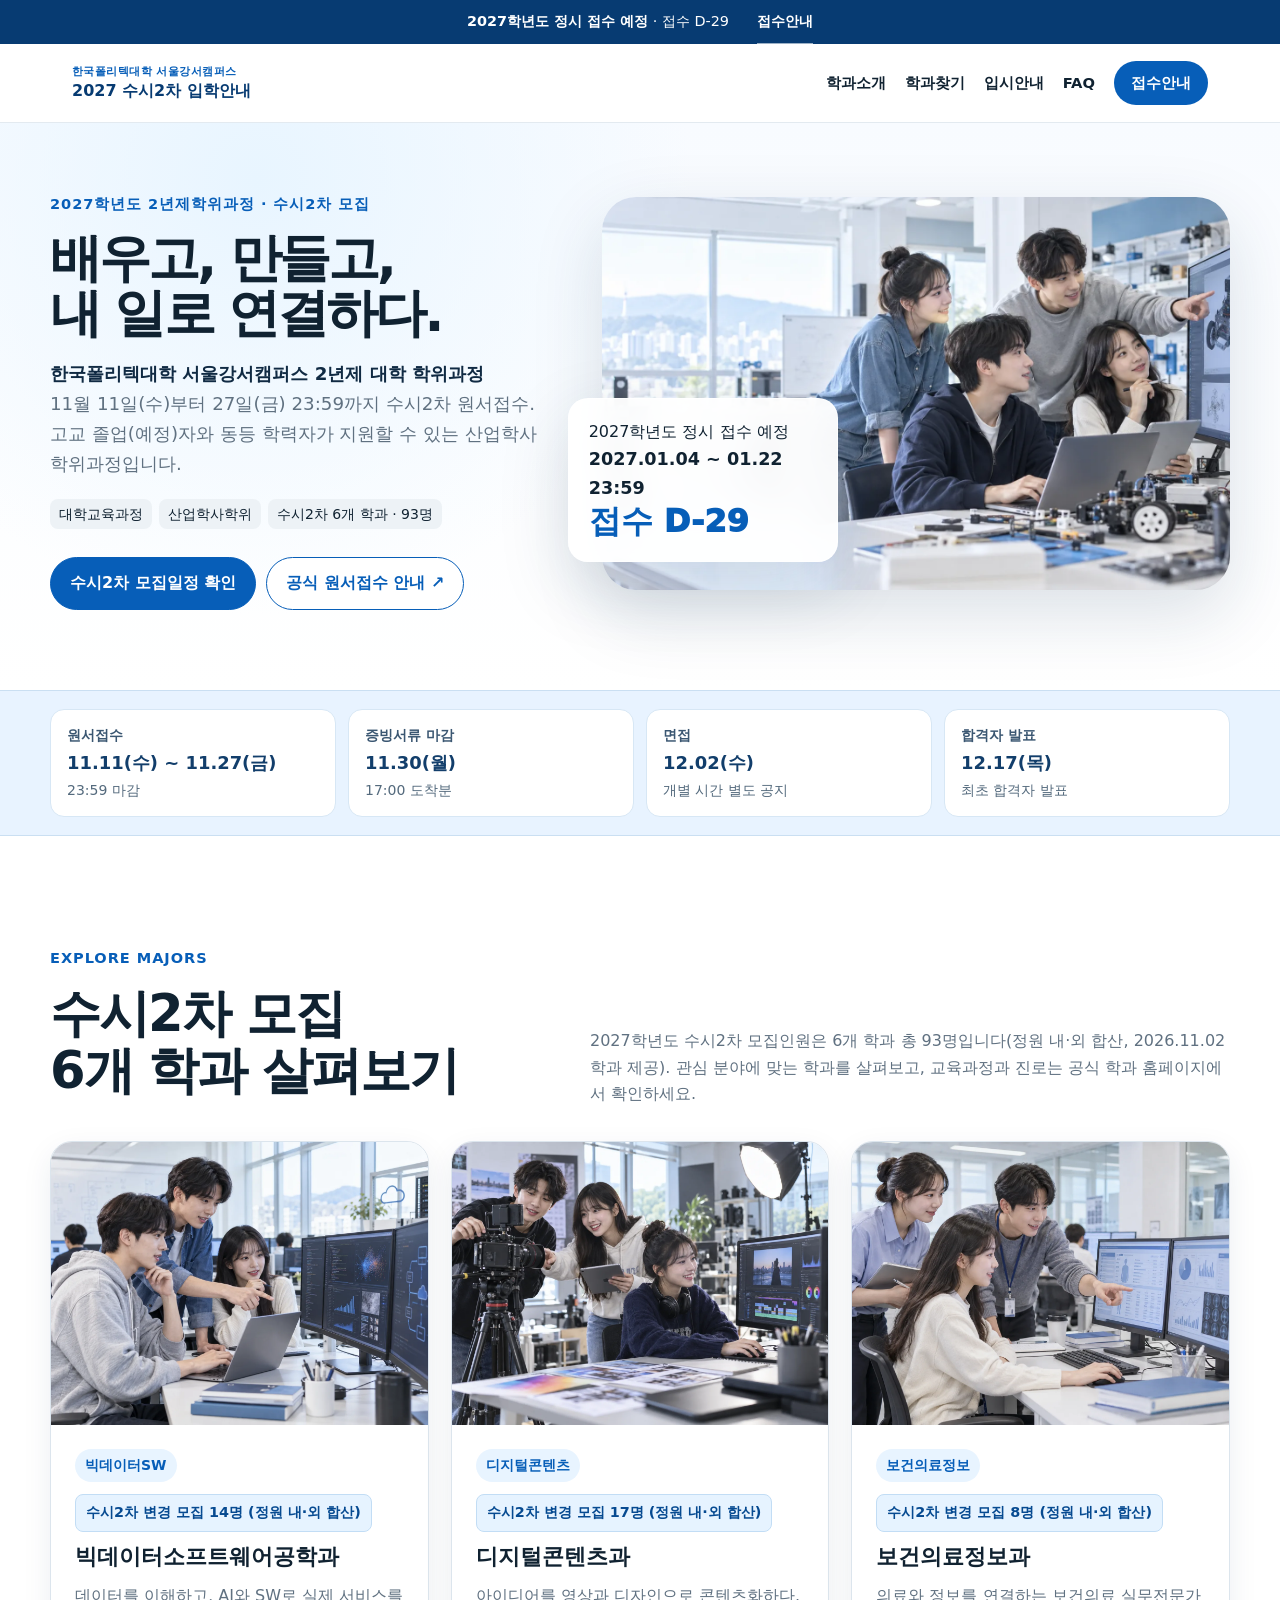
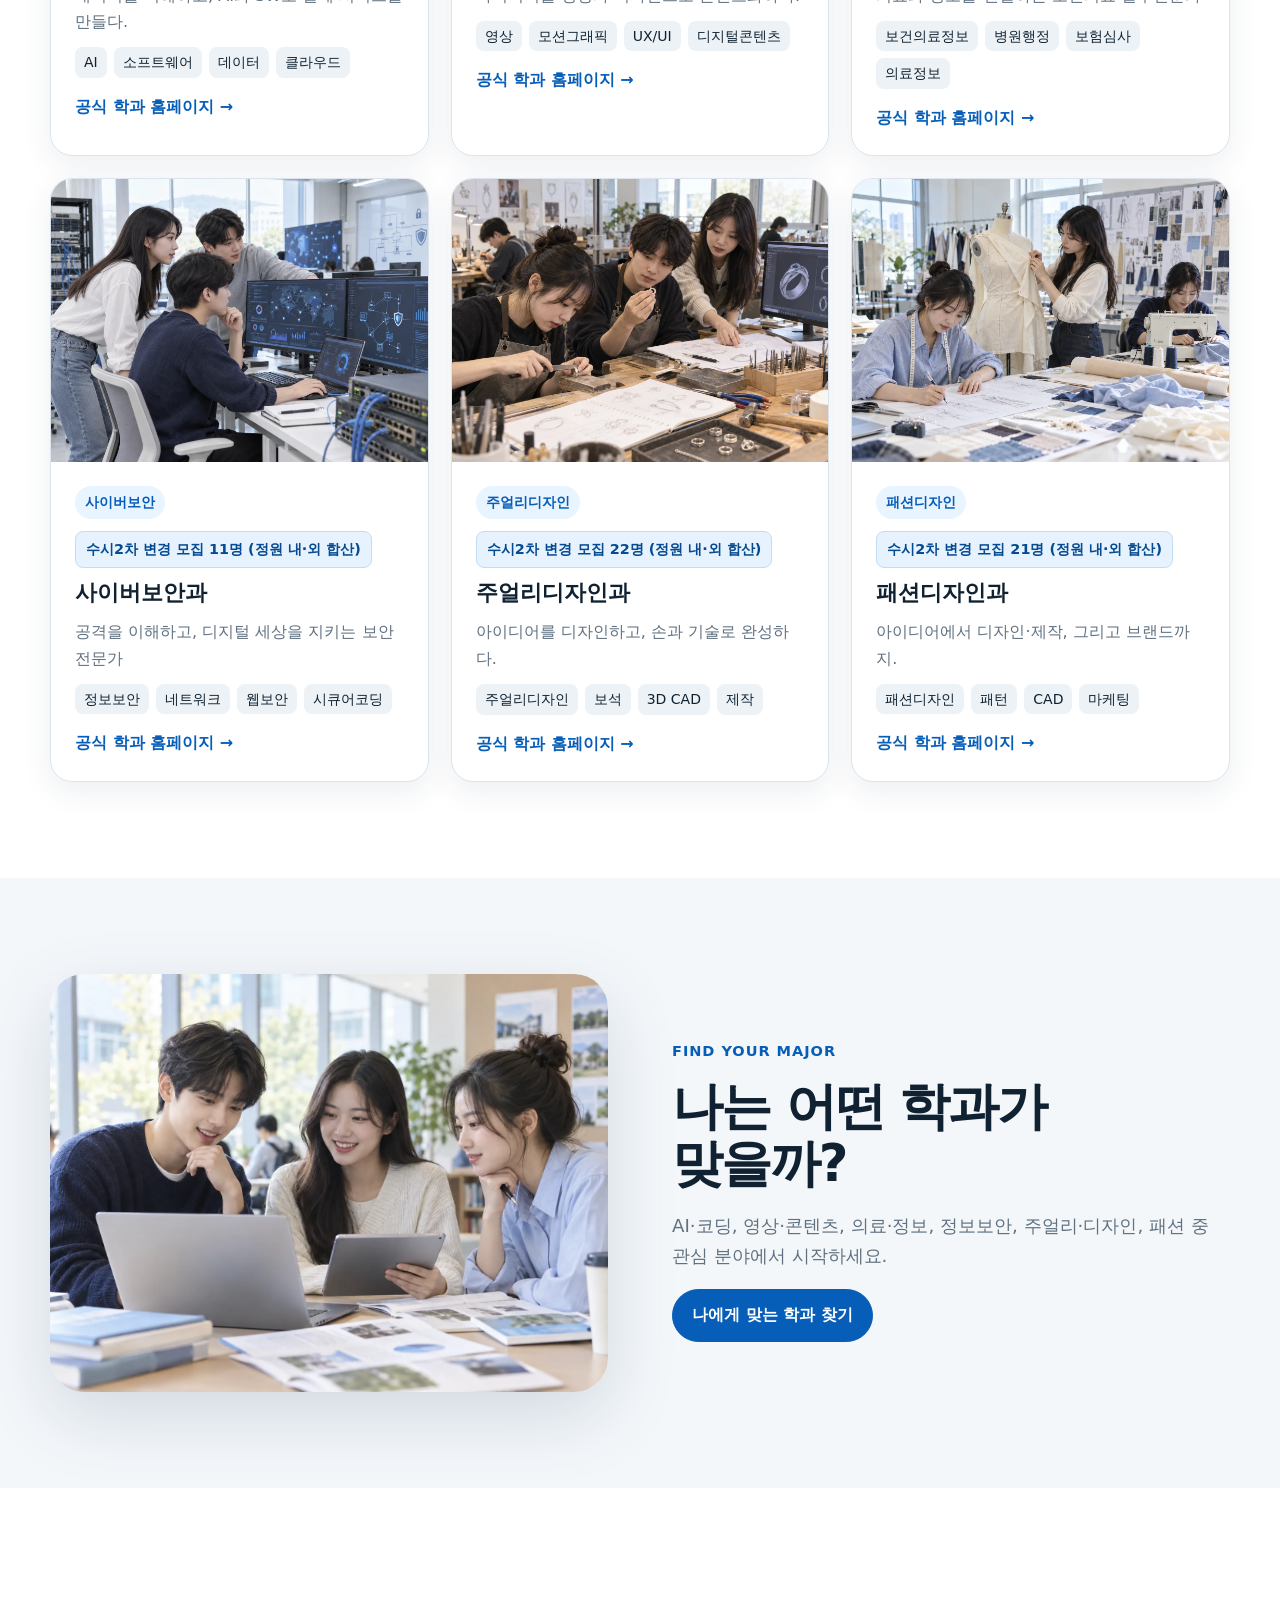
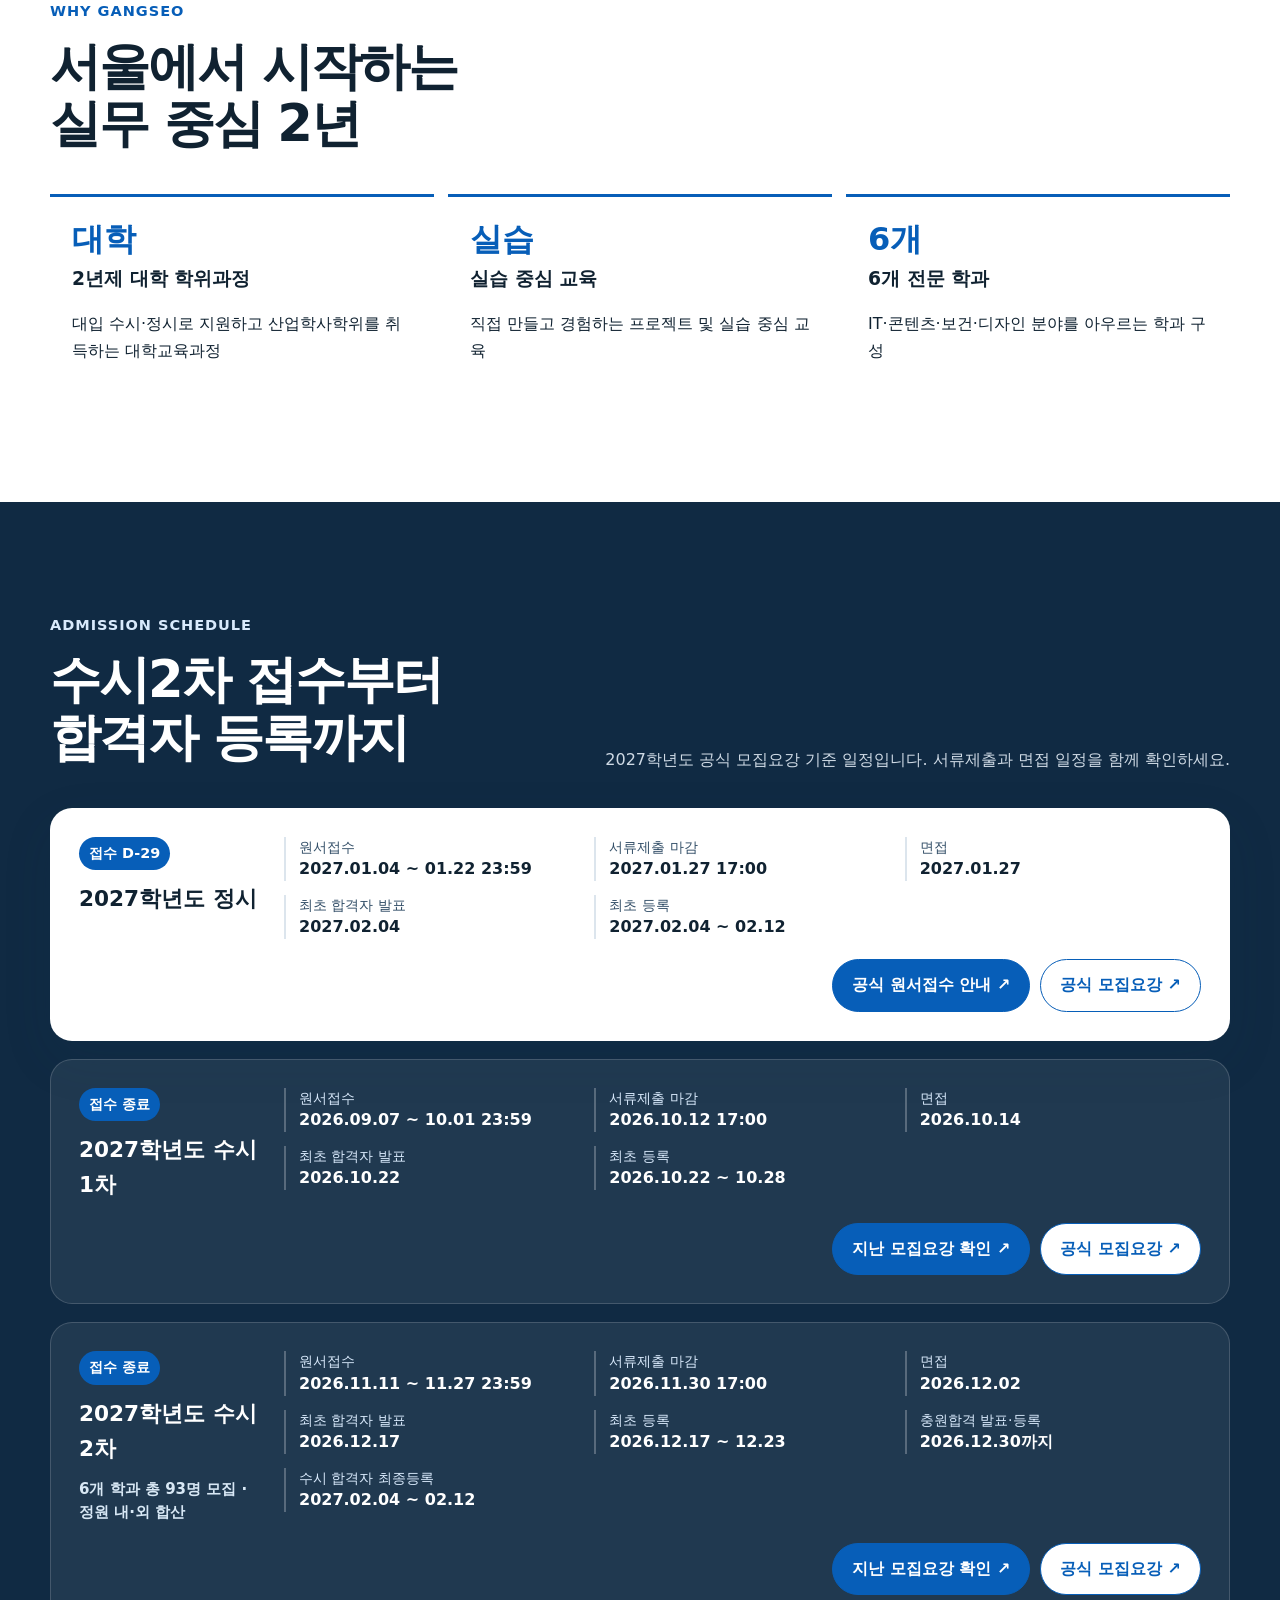
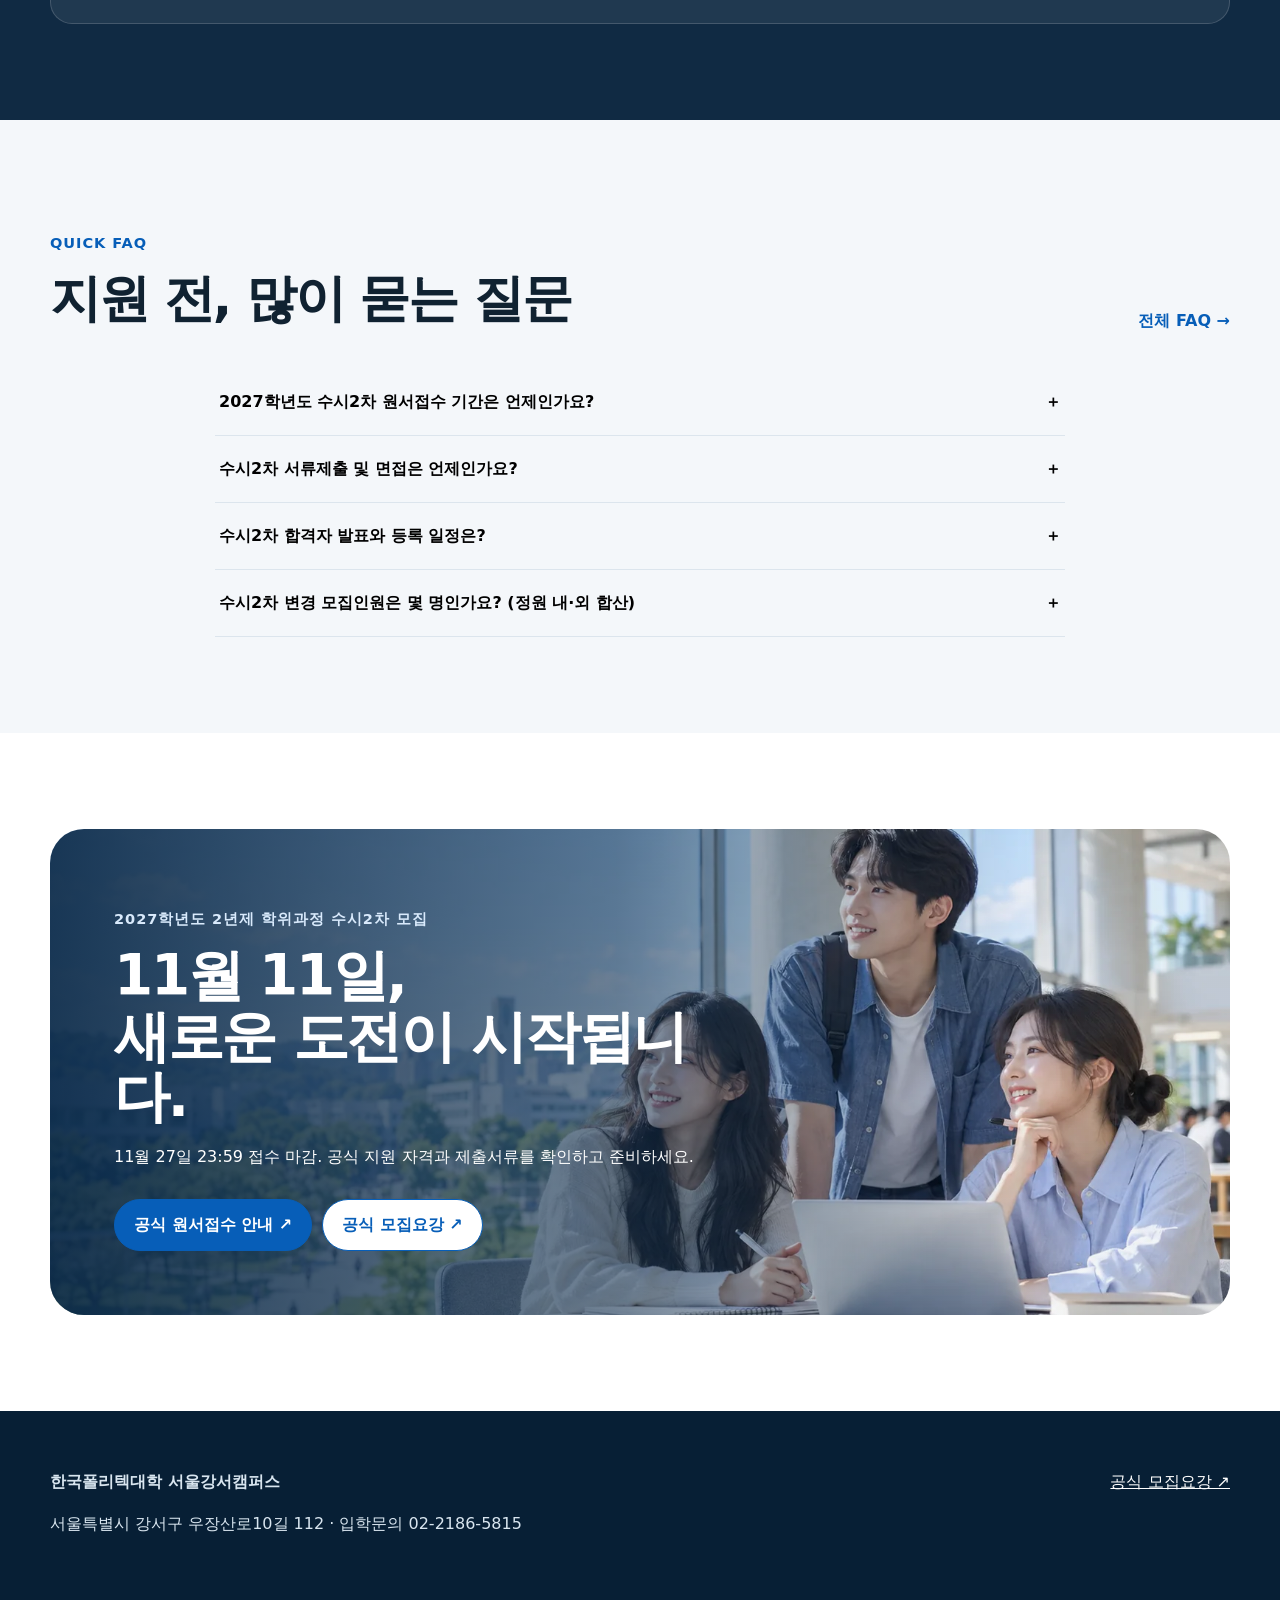
==== commit feb24ff5: "style(admissions): remove negative Susi 2 wording from index.html" ====
--- a/index.html
+++ b/index.html
@@ -1,10 +1,10 @@
-<!doctype html><html lang="ko" data-root="./"><head><meta charset="utf-8"><meta name="viewport" content="width=device-width,initial-scale=1"><title>2027학년도 수시2차 모집 | 한국폴리텍대학 서울강서캠퍼스</title><meta name="description" content="2027학년도 서울강서캠퍼스 수시2차 모집 2026.11.11~11.27. 변경 모집인원 정원 내·외 합산 93명, 6개 학과, 서류제출·면접·합격 일정과 공식 원서접수 안내."><link rel="canonical" href="https://ipsi.k-bigdata.kr/"><meta property="og:type" content="website"><meta property="og:title" content="2027학년도 수시2차 모집 | 서울강서캠퍼스"><meta property="og:description" content="2027학년도 수시2차 11월 11~27일. 6개 학과 모집 일정과 공식 접수 안내를 확인하세요."><meta property="og:url" content="https://ipsi.k-bigdata.kr/"><meta property="og:image" content="https://ipsi.k-bigdata.kr/assets/images/hero-main.webp"><meta name="twitter:card" content="summary_large_image"><link rel="preload" as="image" href="./assets/images/hero-main.webp" type="image/webp"><link rel="manifest" href="./manifest.webmanifest"><link rel="stylesheet" href="./assets/css/reset.css"><link rel="stylesheet" href="./assets/css/common.css"><link rel="stylesheet" href="./assets/css/hub.css"><script defer src="./assets/js/common.js"></script></head>
+<!doctype html><html lang="ko" data-root="./"><head><meta charset="utf-8"><meta name="viewport" content="width=device-width,initial-scale=1"><title>2027학년도 수시2차 모집 | 한국폴리텍대학 서울강서캠퍼스</title><meta name="description" content="2027학년도 서울강서캠퍼스 수시2차 모집 2026.11.11~11.27. 6개 학과 총 93명 모집(정원 내·외 합산), 서류제출·면접·합격 일정과 공식 원서접수 안내."><link rel="canonical" href="https://ipsi.k-bigdata.kr/"><meta property="og:type" content="website"><meta property="og:title" content="2027학년도 수시2차 모집 | 서울강서캠퍼스"><meta property="og:description" content="2027학년도 수시2차 11월 11~27일. 6개 학과 모집 일정과 공식 접수 안내를 확인하세요."><meta property="og:url" content="https://ipsi.k-bigdata.kr/"><meta property="og:image" content="https://ipsi.k-bigdata.kr/assets/images/hero-main.webp"><meta name="twitter:card" content="summary_large_image"><link rel="preload" as="image" href="./assets/images/hero-main.webp" type="image/webp"><link rel="manifest" href="./manifest.webmanifest"><link rel="stylesheet" href="./assets/css/reset.css"><link rel="stylesheet" href="./assets/css/common.css"><link rel="stylesheet" href="./assets/css/hub.css"><script defer src="./assets/js/common.js"></script></head>
 <body><a class="skip" href="#main">본문 바로가기</a>
 <div class="admission-alert"><div class="container"><span><strong data-round>2027학년도 입시 일정</strong> · <span data-dday>일정 확인</span></span><a data-apply target="_blank" rel="noopener noreferrer">원서접수 →</a></div></div>
 <header class="header"><nav class="nav" aria-label="주요 메뉴"><a class="brand" href="./"><small>한국폴리텍대학 서울강서캠퍼스</small>2027 수시2차 입학안내</a><button class="menu" aria-label="메뉴 열기" aria-expanded="false">☰</button><div class="links"><a href="./departments/">학과소개</a><a href="./find/">학과찾기</a><a href="./admission/">입시안내</a><a href="./faq/">FAQ</a><a class="nav-cta" data-apply target="_blank" rel="noopener noreferrer">원서접수 ↗</a></div></nav></header>
 <main id="main"><section class="hero"><div class="container hero-grid"><div class="hero-copy"><p class="eyebrow">2027학년도 2년제학위과정 · 수시2차 모집</p><h1>배우고, 만들고,<br><span class="hero-title-line">내 일로 연결하다.</span></h1><p class="lead"><strong>한국폴리텍대학 서울강서캠퍼스 2년제 대학 학위과정</strong><br>11월 11일(수)부터 27일(금) 23:59까지 수시2차 원서접수. 고교 졸업(예정)자와 동등 학력자가 지원할 수 있는 산업학사 학위과정입니다.</p><div class="chips hero-facts" aria-label="과정 안내"><span class="chip">대학교육과정</span><span class="chip">산업학사학위</span><span class="chip">수시2차 6개 학과 · 93명</span></div><div class="actions"><a class="btn" href="./admission/">수시2차 모집일정 확인</a><a class="btn secondary" data-apply target="_blank" rel="noopener noreferrer">원서접수 바로가기 ↗</a></div></div><div class="hero-visual"><img src="./assets/images/hero-main.webp" width="1600" height="900" fetchpriority="high" alt="학생들이 프로젝트를 함께 수행하는 AI 생성 홍보 이미지"><aside class="status-float"><span data-round>전형 확인 중</span><strong data-period></strong><span class="dday" data-dday>일정 확인</span></aside></div></div></section>
 <section class="susi2-strip" aria-label="2027학년도 수시2차 주요 일정"><div class="container susi2-strip-grid"><div><small>원서접수</small><strong>11.11(수) ~ 11.27(금)</strong><span>23:59 마감</span></div><div><small>증빙서류 마감</small><strong>11.30(월)</strong><span>17:00 도착분</span></div><div><small>면접</small><strong>12.02(수)</strong><span>개별 시간 별도 공지</span></div><div><small>합격자 발표</small><strong>12.17(목)</strong><span>최초 합격자 발표</span></div></div></section>
-<section class="section" id="majors"><div class="container"><div class="section-head"><div><p class="eyebrow">Explore majors</p><h2>수시2차 모집<br>6개 학과 살펴보기</h2></div><p class="section-intro">정원 내·외 합산 총 93명 모집. 수시1차 등록 미달에 따른 변경 인원(2026.11.02 학과 제공)이며, 지원 전 캠퍼스의 최신 안내를 확인하세요. 교육과정과 진로는 공식 학과 홈페이지를 확인하세요.</p></div><div class="grid" data-department-cards data-asset-prefix="./"></div></div></section>
+<section class="section" id="majors"><div class="container"><div class="section-head"><div><p class="eyebrow">Explore majors</p><h2>수시2차 모집<br>6개 학과 살펴보기</h2></div><p class="section-intro">2027학년도 수시2차 모집인원은 6개 학과 총 93명입니다(정원 내·외 합산, 2026.11.02 학과 제공). 관심 분야에 맞는 학과를 살펴보고, 교육과정과 진로는 공식 학과 홈페이지에서 확인하세요.</p></div><div class="grid" data-department-cards data-asset-prefix="./"></div></div></section>
 <section class="section alt"><div class="container split"><div class="split-media"><img src="./assets/images/section-find-major.webp" width="1200" height="900" loading="lazy" alt="학생들이 진로와 전공을 함께 탐색하는 AI 생성 홍보 이미지"></div><div><p class="eyebrow">Find your major</p><h2>나는 어떤 학과가<br>맞을까?</h2><p class="lead">AI·코딩, 영상·콘텐츠, 의료·정보, 정보보안, 주얼리·디자인, 패션 중 관심 분야에서 시작하세요.</p><a class="btn" href="./find/">나에게 맞는 학과 찾기</a></div></div></section>
 <section class="section"><div class="container"><div class="section-head"><div><p class="eyebrow">Why Gangseo</p><h2>서울에서 시작하는<br>실무 중심 2년</h2></div></div><div class="feature-row three"><article class="feature"><b>대학</b><h3>2년제 대학 학위과정</h3><p>대입 수시·정시로 지원하고 산업학사학위를 취득하는 대학교육과정</p></article><article class="feature"><b>실습</b><h3>실습 중심 교육</h3><p>직접 만들고 경험하는 프로젝트 및 실습 중심 교육</p></article><article class="feature"><b>6개</b><h3>6개 전문 학과</h3><p>IT·콘텐츠·보건·디자인 분야를 아우르는 학과 구성</p></article></div></div></section>
 <section class="section schedule-band"><div class="container"><div class="section-head"><div><p class="eyebrow">Admission schedule</p><h2>수시2차 접수부터<br>합격자 등록까지</h2></div><p class="section-intro">2027학년도 공식 모집요강 기준 일정입니다. 서류제출과 면접 일정을 함께 확인하세요.</p></div><div class="schedule-stack" data-admission-schedule></div></div></section>
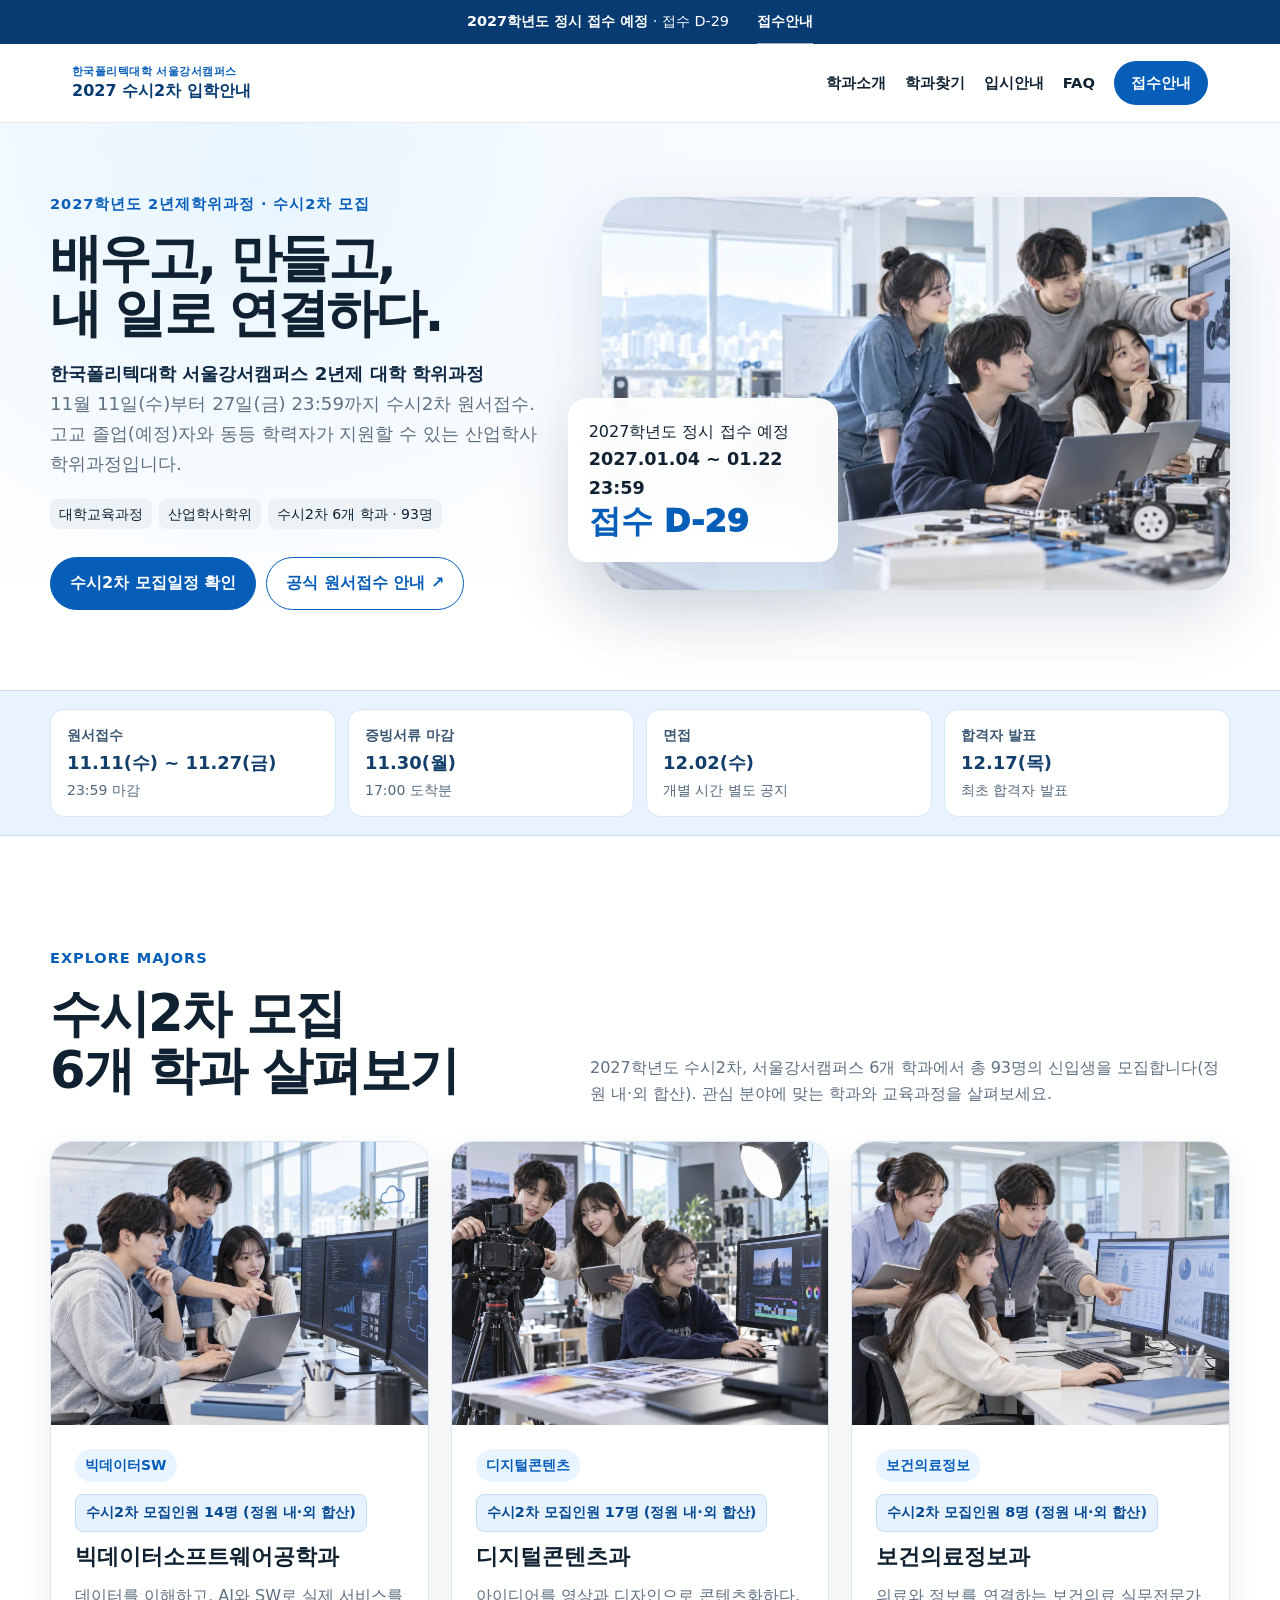
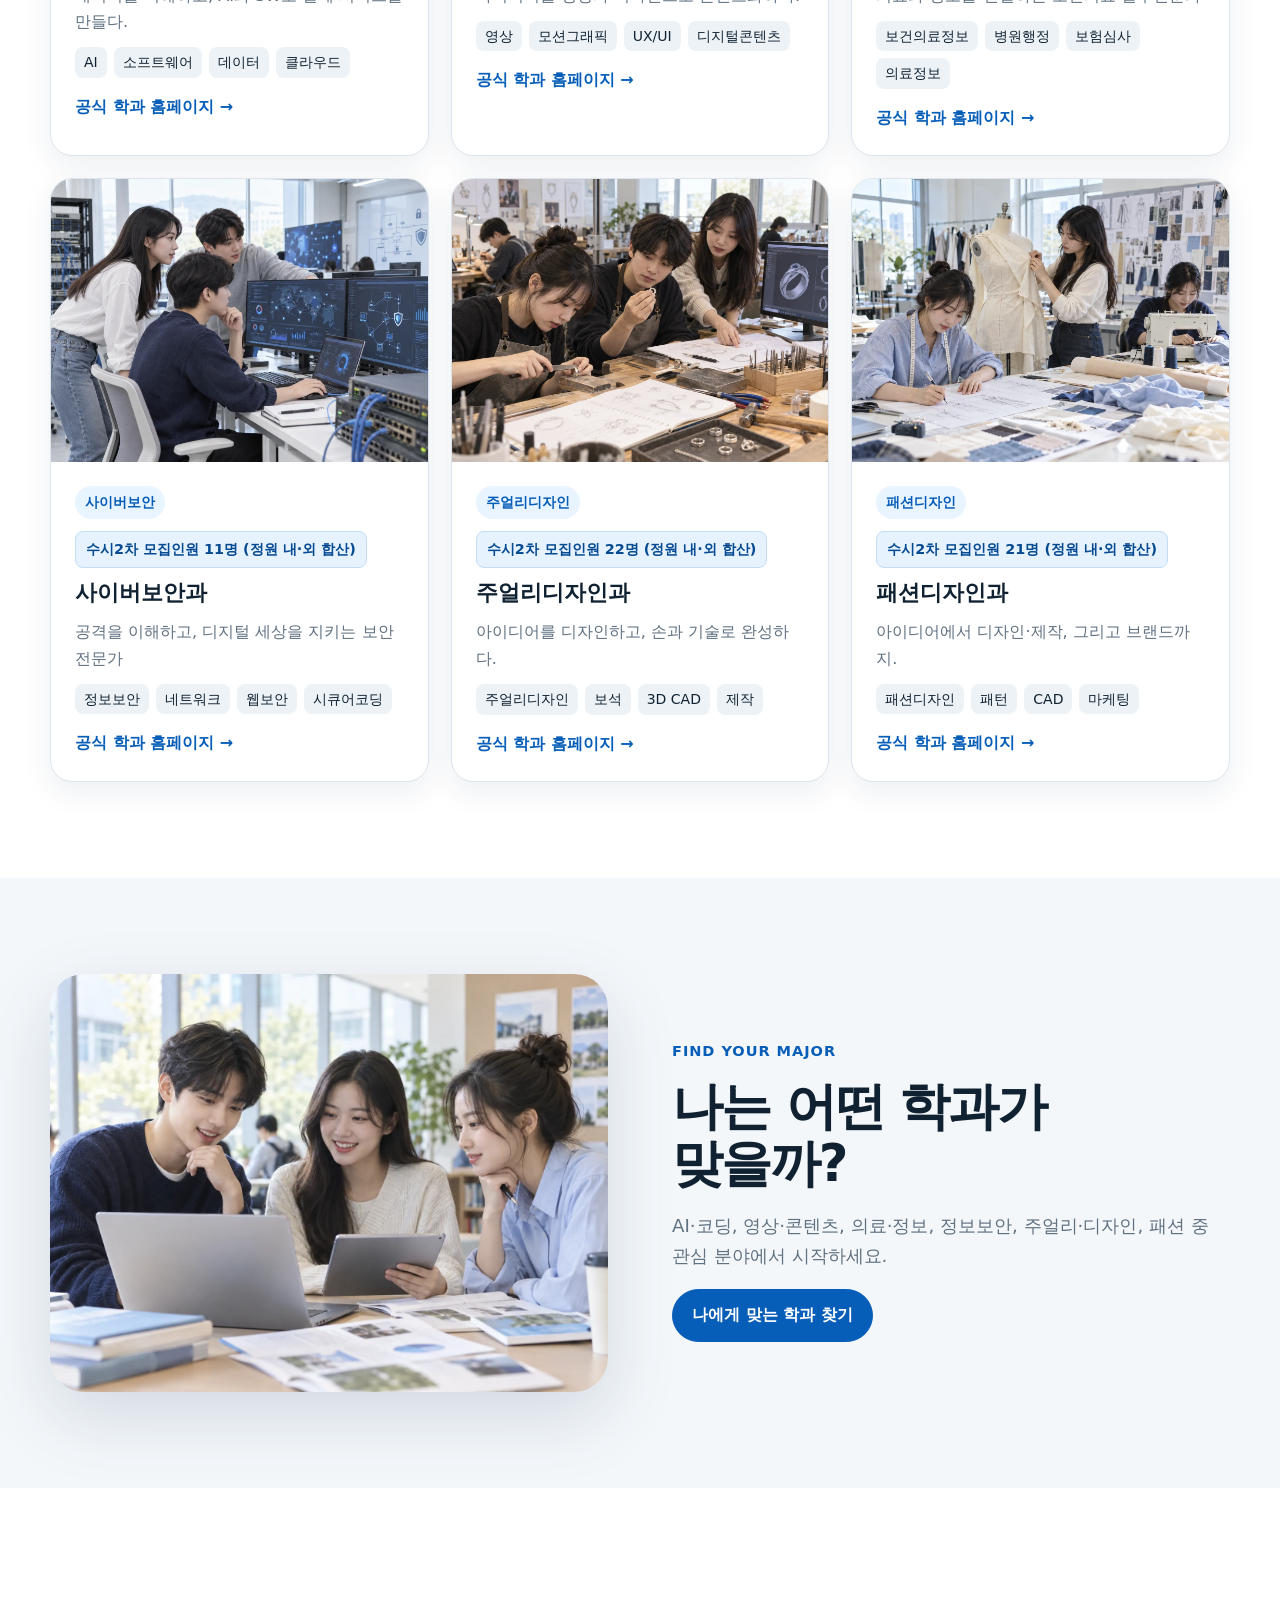
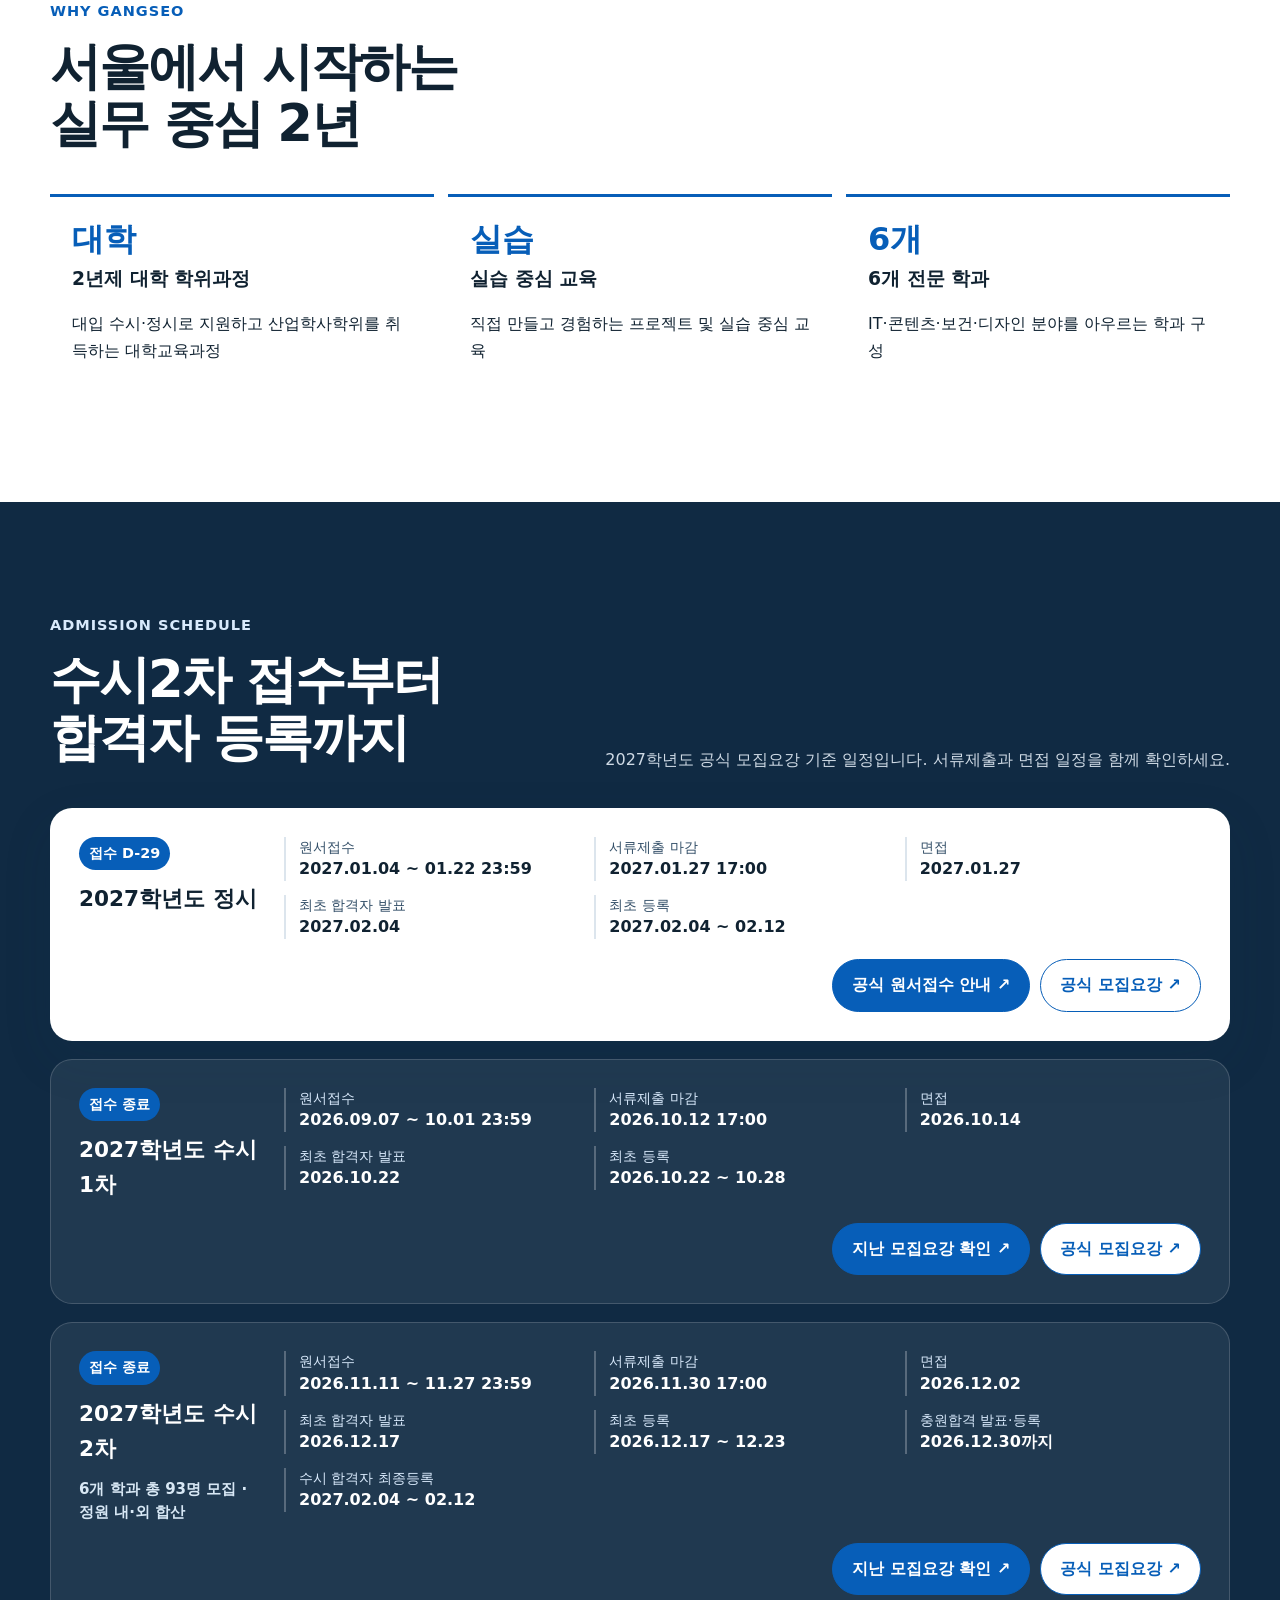
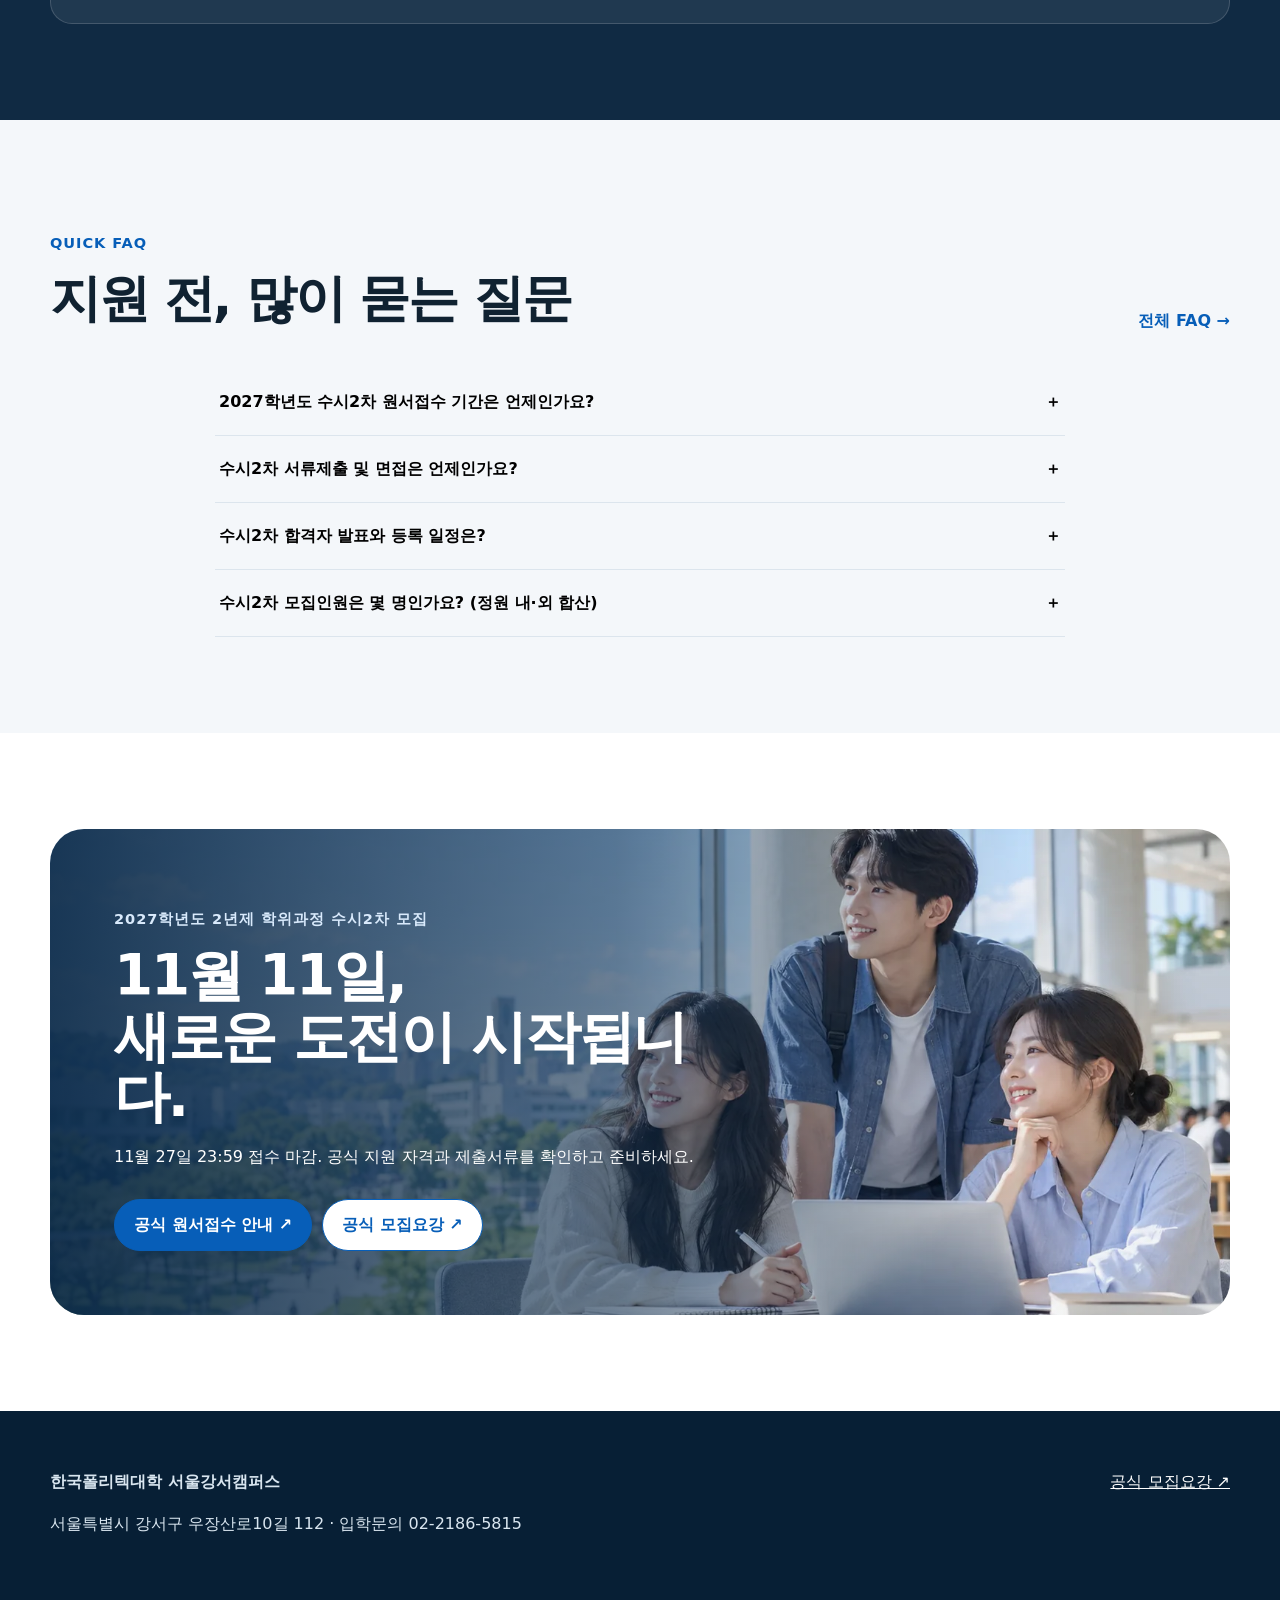
==== commit f365ed61: "refine(admissions): emphasize 2027 Susi 2 enrollment opportunities without revision wording" ====
--- a/index.html
+++ b/index.html
@@ -1,10 +1,10 @@
-<!doctype html><html lang="ko" data-root="./"><head><meta charset="utf-8"><meta name="viewport" content="width=device-width,initial-scale=1"><title>2027학년도 수시2차 모집 | 한국폴리텍대학 서울강서캠퍼스</title><meta name="description" content="2027학년도 서울강서캠퍼스 수시2차 모집 2026.11.11~11.27. 6개 학과 총 93명 모집(정원 내·외 합산), 서류제출·면접·합격 일정과 공식 원서접수 안내."><link rel="canonical" href="https://ipsi.k-bigdata.kr/"><meta property="og:type" content="website"><meta property="og:title" content="2027학년도 수시2차 모집 | 서울강서캠퍼스"><meta property="og:description" content="2027학년도 수시2차 11월 11~27일. 6개 학과 모집 일정과 공식 접수 안내를 확인하세요."><meta property="og:url" content="https://ipsi.k-bigdata.kr/"><meta property="og:image" content="https://ipsi.k-bigdata.kr/assets/images/hero-main.webp"><meta name="twitter:card" content="summary_large_image"><link rel="preload" as="image" href="./assets/images/hero-main.webp" type="image/webp"><link rel="manifest" href="./manifest.webmanifest"><link rel="stylesheet" href="./assets/css/reset.css"><link rel="stylesheet" href="./assets/css/common.css"><link rel="stylesheet" href="./assets/css/hub.css"><script defer src="./assets/js/common.js"></script></head>
+<!doctype html><html lang="ko" data-root="./"><head><meta charset="utf-8"><meta name="viewport" content="width=device-width,initial-scale=1"><title>2027학년도 수시2차 모집 | 한국폴리텍대학 서울강서캠퍼스</title><meta name="description" content="2027학년도 서울강서캠퍼스 수시2차 신입생 모집. 11월 11일~27일 원서접수, 6개 학과 총 93명(정원 내·외 합산) 모집. 학과별 교육과정과 입학 일정 안내."><link rel="canonical" href="https://ipsi.k-bigdata.kr/"><meta property="og:type" content="website"><meta property="og:title" content="2027학년도 수시2차 모집 | 서울강서캠퍼스"><meta property="og:description" content="2027학년도 수시2차 11월 11~27일. 6개 학과 모집 일정과 공식 접수 안내를 확인하세요."><meta property="og:url" content="https://ipsi.k-bigdata.kr/"><meta property="og:image" content="https://ipsi.k-bigdata.kr/assets/images/hero-main.webp"><meta name="twitter:card" content="summary_large_image"><link rel="preload" as="image" href="./assets/images/hero-main.webp" type="image/webp"><link rel="manifest" href="./manifest.webmanifest"><link rel="stylesheet" href="./assets/css/reset.css"><link rel="stylesheet" href="./assets/css/common.css"><link rel="stylesheet" href="./assets/css/hub.css"><script defer src="./assets/js/common.js"></script></head>
 <body><a class="skip" href="#main">본문 바로가기</a>
 <div class="admission-alert"><div class="container"><span><strong data-round>2027학년도 입시 일정</strong> · <span data-dday>일정 확인</span></span><a data-apply target="_blank" rel="noopener noreferrer">원서접수 →</a></div></div>
 <header class="header"><nav class="nav" aria-label="주요 메뉴"><a class="brand" href="./"><small>한국폴리텍대학 서울강서캠퍼스</small>2027 수시2차 입학안내</a><button class="menu" aria-label="메뉴 열기" aria-expanded="false">☰</button><div class="links"><a href="./departments/">학과소개</a><a href="./find/">학과찾기</a><a href="./admission/">입시안내</a><a href="./faq/">FAQ</a><a class="nav-cta" data-apply target="_blank" rel="noopener noreferrer">원서접수 ↗</a></div></nav></header>
 <main id="main"><section class="hero"><div class="container hero-grid"><div class="hero-copy"><p class="eyebrow">2027학년도 2년제학위과정 · 수시2차 모집</p><h1>배우고, 만들고,<br><span class="hero-title-line">내 일로 연결하다.</span></h1><p class="lead"><strong>한국폴리텍대학 서울강서캠퍼스 2년제 대학 학위과정</strong><br>11월 11일(수)부터 27일(금) 23:59까지 수시2차 원서접수. 고교 졸업(예정)자와 동등 학력자가 지원할 수 있는 산업학사 학위과정입니다.</p><div class="chips hero-facts" aria-label="과정 안내"><span class="chip">대학교육과정</span><span class="chip">산업학사학위</span><span class="chip">수시2차 6개 학과 · 93명</span></div><div class="actions"><a class="btn" href="./admission/">수시2차 모집일정 확인</a><a class="btn secondary" data-apply target="_blank" rel="noopener noreferrer">원서접수 바로가기 ↗</a></div></div><div class="hero-visual"><img src="./assets/images/hero-main.webp" width="1600" height="900" fetchpriority="high" alt="학생들이 프로젝트를 함께 수행하는 AI 생성 홍보 이미지"><aside class="status-float"><span data-round>전형 확인 중</span><strong data-period></strong><span class="dday" data-dday>일정 확인</span></aside></div></div></section>
 <section class="susi2-strip" aria-label="2027학년도 수시2차 주요 일정"><div class="container susi2-strip-grid"><div><small>원서접수</small><strong>11.11(수) ~ 11.27(금)</strong><span>23:59 마감</span></div><div><small>증빙서류 마감</small><strong>11.30(월)</strong><span>17:00 도착분</span></div><div><small>면접</small><strong>12.02(수)</strong><span>개별 시간 별도 공지</span></div><div><small>합격자 발표</small><strong>12.17(목)</strong><span>최초 합격자 발표</span></div></div></section>
-<section class="section" id="majors"><div class="container"><div class="section-head"><div><p class="eyebrow">Explore majors</p><h2>수시2차 모집<br>6개 학과 살펴보기</h2></div><p class="section-intro">2027학년도 수시2차 모집인원은 6개 학과 총 93명입니다(정원 내·외 합산, 2026.11.02 학과 제공). 관심 분야에 맞는 학과를 살펴보고, 교육과정과 진로는 공식 학과 홈페이지에서 확인하세요.</p></div><div class="grid" data-department-cards data-asset-prefix="./"></div></div></section>
+<section class="section" id="majors"><div class="container"><div class="section-head"><div><p class="eyebrow">Explore majors</p><h2>수시2차 모집<br>6개 학과 살펴보기</h2></div><p class="section-intro">2027학년도 수시2차, 서울강서캠퍼스 6개 학과에서 총 93명의 신입생을 모집합니다(정원 내·외 합산). 관심 분야에 맞는 학과와 교육과정을 살펴보세요.</p></div><div class="grid" data-department-cards data-asset-prefix="./"></div></div></section>
 <section class="section alt"><div class="container split"><div class="split-media"><img src="./assets/images/section-find-major.webp" width="1200" height="900" loading="lazy" alt="학생들이 진로와 전공을 함께 탐색하는 AI 생성 홍보 이미지"></div><div><p class="eyebrow">Find your major</p><h2>나는 어떤 학과가<br>맞을까?</h2><p class="lead">AI·코딩, 영상·콘텐츠, 의료·정보, 정보보안, 주얼리·디자인, 패션 중 관심 분야에서 시작하세요.</p><a class="btn" href="./find/">나에게 맞는 학과 찾기</a></div></div></section>
 <section class="section"><div class="container"><div class="section-head"><div><p class="eyebrow">Why Gangseo</p><h2>서울에서 시작하는<br>실무 중심 2년</h2></div></div><div class="feature-row three"><article class="feature"><b>대학</b><h3>2년제 대학 학위과정</h3><p>대입 수시·정시로 지원하고 산업학사학위를 취득하는 대학교육과정</p></article><article class="feature"><b>실습</b><h3>실습 중심 교육</h3><p>직접 만들고 경험하는 프로젝트 및 실습 중심 교육</p></article><article class="feature"><b>6개</b><h3>6개 전문 학과</h3><p>IT·콘텐츠·보건·디자인 분야를 아우르는 학과 구성</p></article></div></div></section>
 <section class="section schedule-band"><div class="container"><div class="section-head"><div><p class="eyebrow">Admission schedule</p><h2>수시2차 접수부터<br>합격자 등록까지</h2></div><p class="section-intro">2027학년도 공식 모집요강 기준 일정입니다. 서류제출과 면접 일정을 함께 확인하세요.</p></div><div class="schedule-stack" data-admission-schedule></div></div></section>
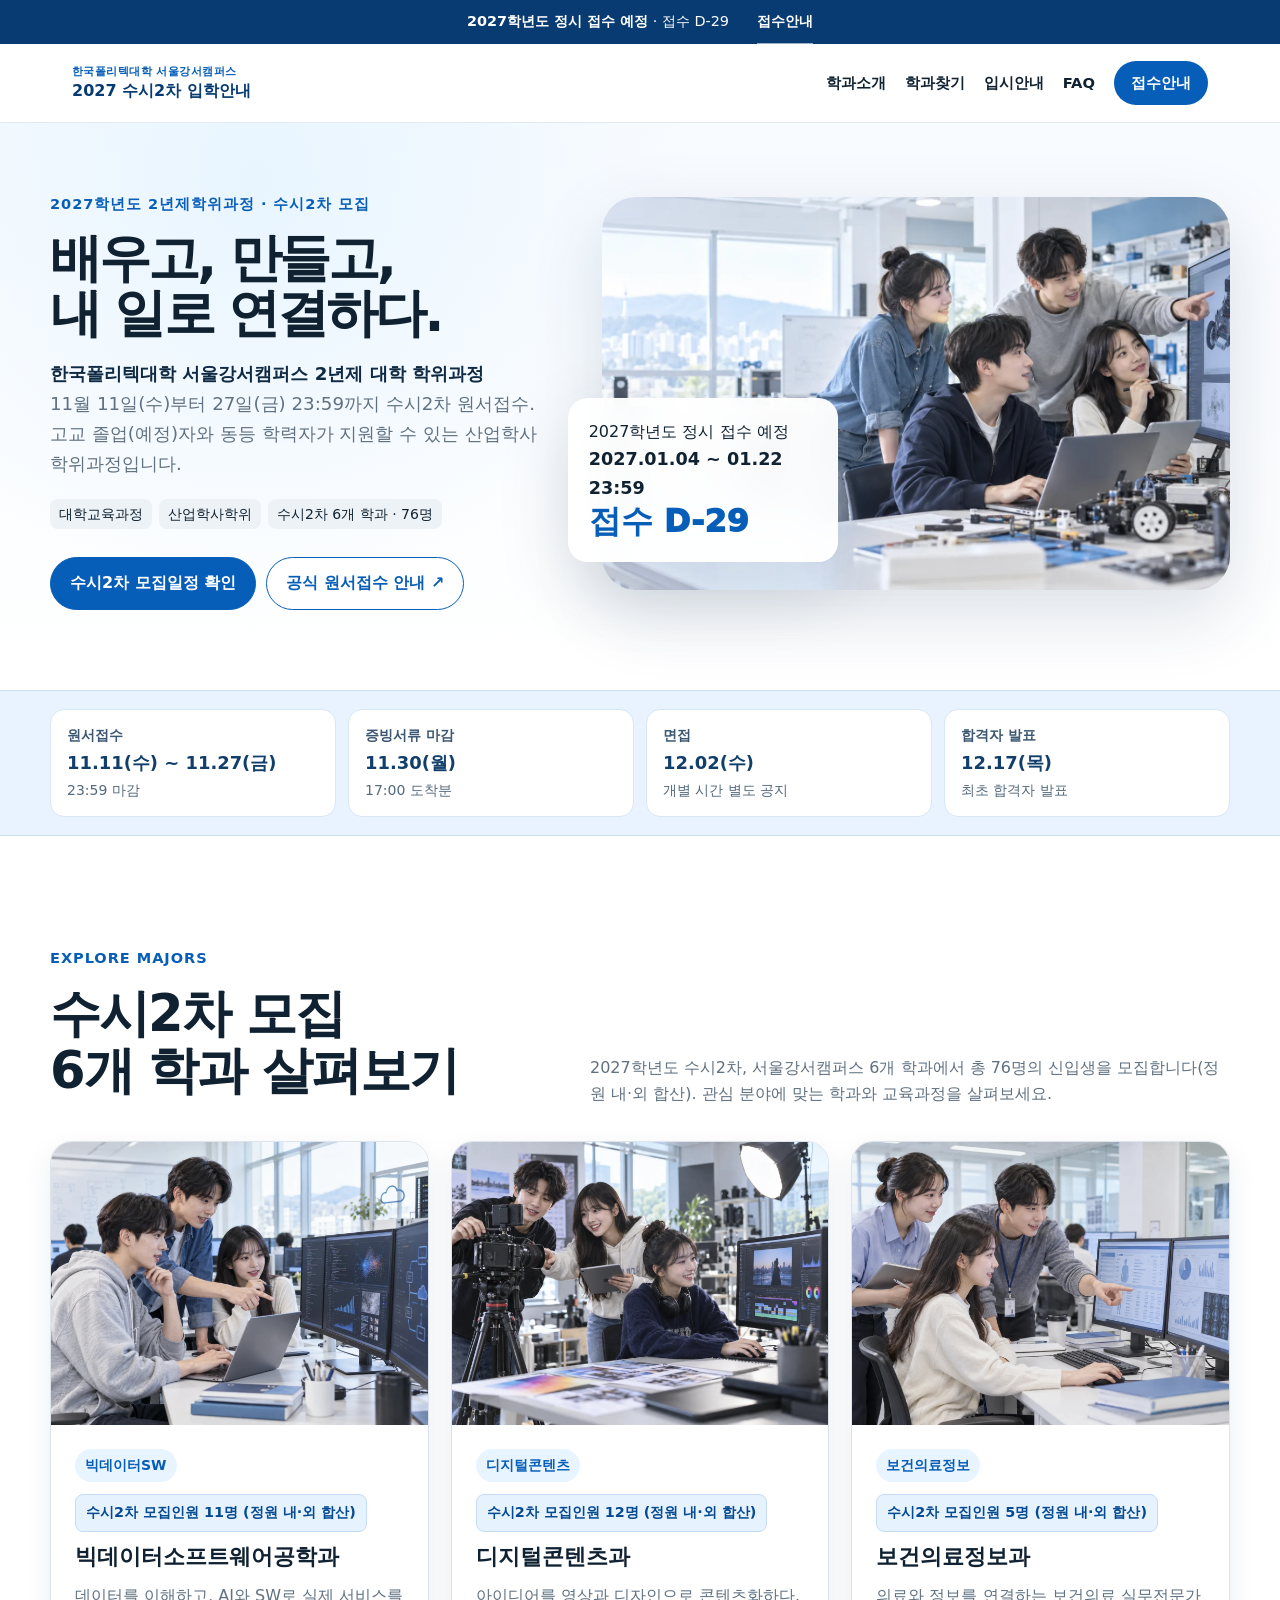
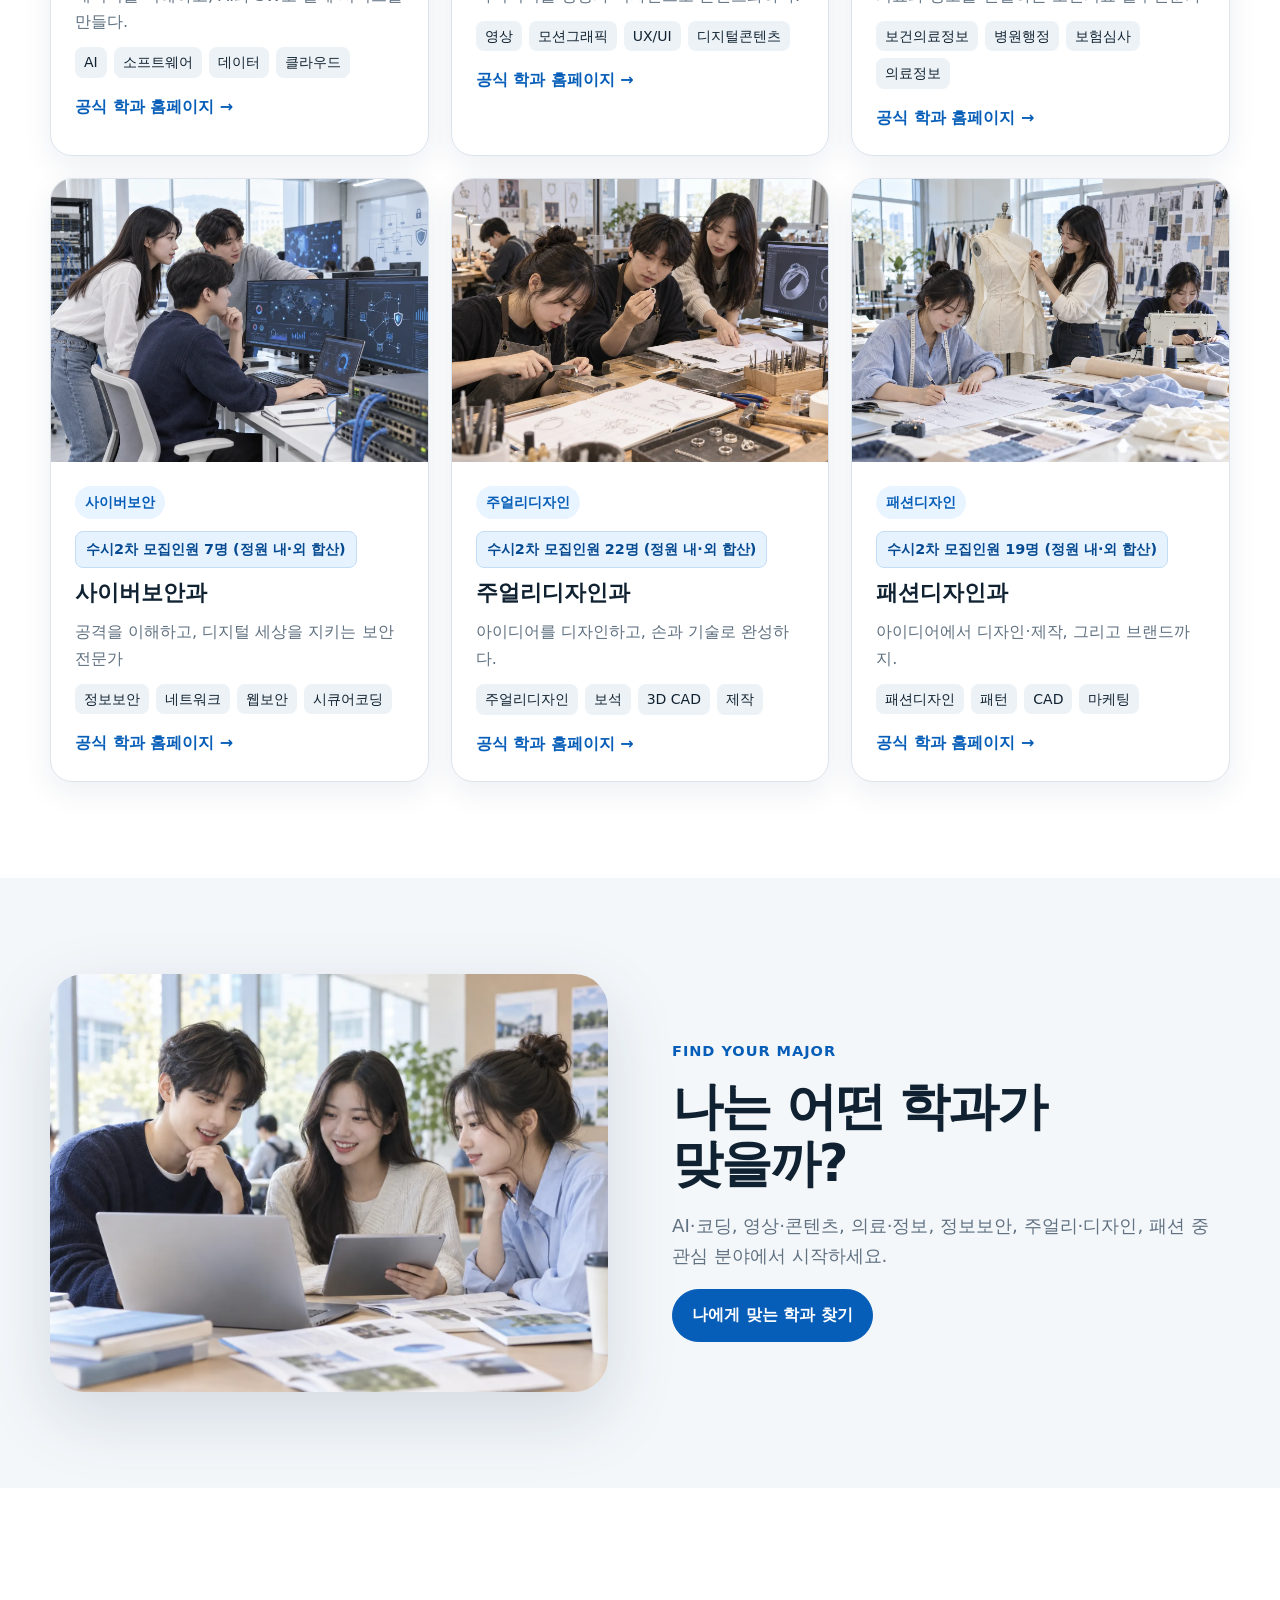
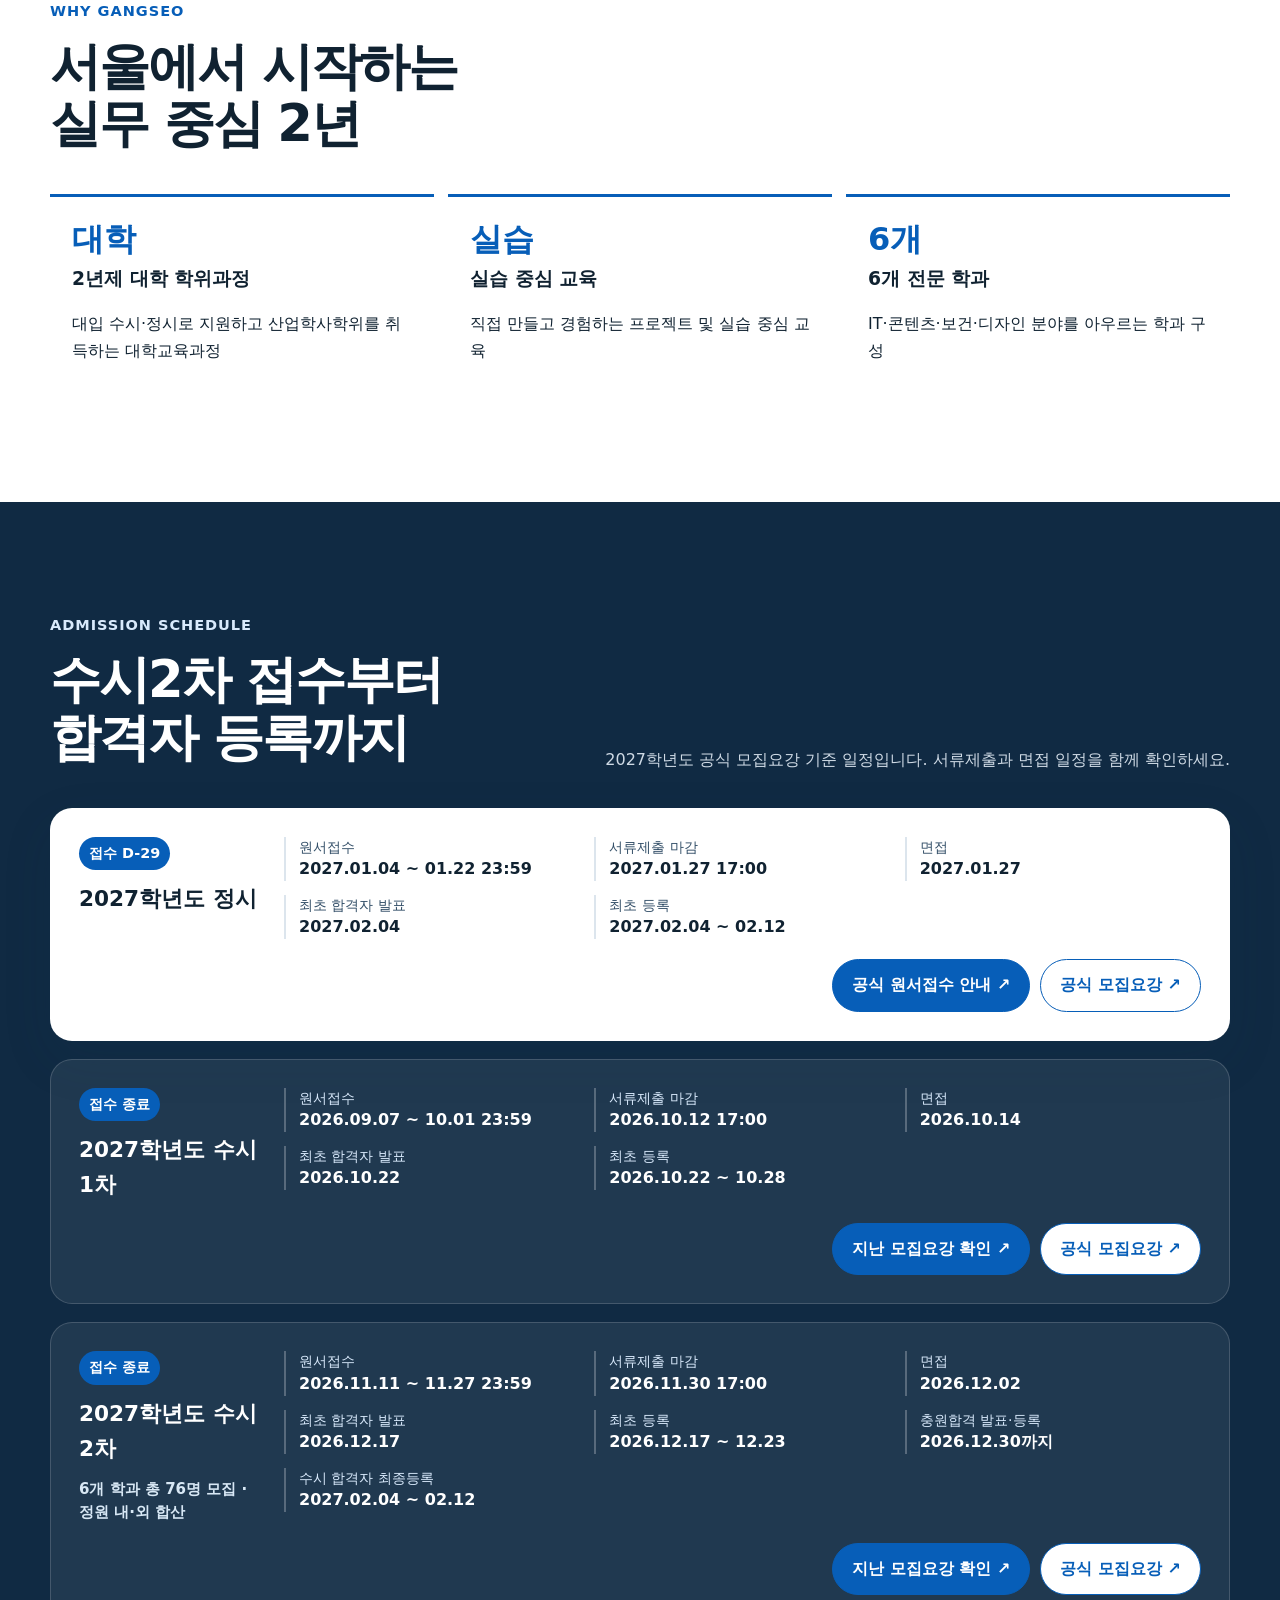
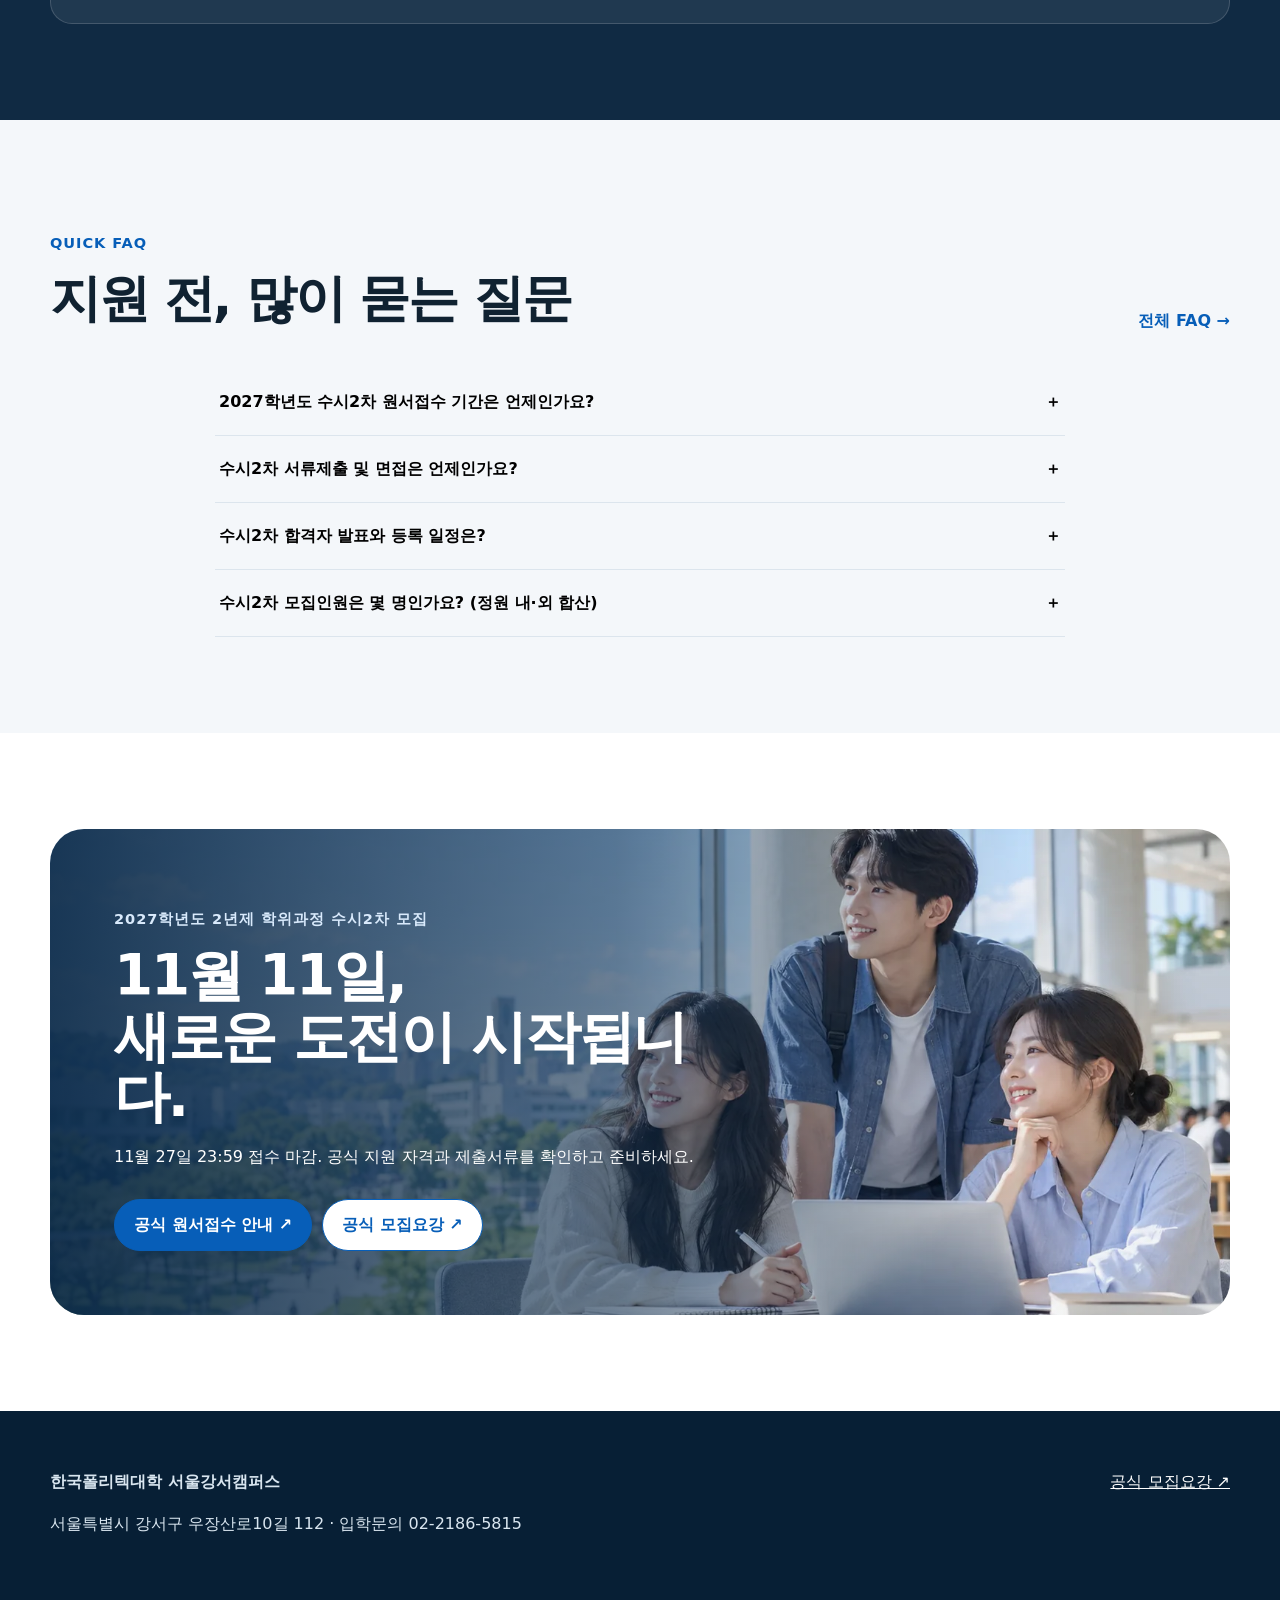
==== commit 74e26f52: "fix(admissions): correct 2027 susi2 seats to 76 (Nov 10)" ====
--- a/index.html
+++ b/index.html
@@ -1,10 +1,10 @@
-<!doctype html><html lang="ko" data-root="./"><head><meta charset="utf-8"><meta name="viewport" content="width=device-width,initial-scale=1"><title>2027학년도 수시2차 모집 | 한국폴리텍대학 서울강서캠퍼스</title><meta name="description" content="2027학년도 서울강서캠퍼스 수시2차 신입생 모집. 11월 11일~27일 원서접수, 6개 학과 총 93명(정원 내·외 합산) 모집. 학과별 교육과정과 입학 일정 안내."><link rel="canonical" href="https://ipsi.k-bigdata.kr/"><meta property="og:type" content="website"><meta property="og:title" content="2027학년도 수시2차 모집 | 서울강서캠퍼스"><meta property="og:description" content="2027학년도 수시2차 11월 11~27일. 6개 학과 모집 일정과 공식 접수 안내를 확인하세요."><meta property="og:url" content="https://ipsi.k-bigdata.kr/"><meta property="og:image" content="https://ipsi.k-bigdata.kr/assets/images/hero-main.webp"><meta name="twitter:card" content="summary_large_image"><link rel="preload" as="image" href="./assets/images/hero-main.webp" type="image/webp"><link rel="manifest" href="./manifest.webmanifest"><link rel="stylesheet" href="./assets/css/reset.css"><link rel="stylesheet" href="./assets/css/common.css"><link rel="stylesheet" href="./assets/css/hub.css"><script defer src="./assets/js/common.js"></script></head>
+<!doctype html><html lang="ko" data-root="./"><head><meta charset="utf-8"><meta name="viewport" content="width=device-width,initial-scale=1"><title>2027학년도 수시2차 모집 | 한국폴리텍대학 서울강서캠퍼스</title><meta name="description" content="2027학년도 서울강서캠퍼스 수시2차 신입생 모집. 11월 11일~27일 원서접수, 6개 학과 총 76명(정원 내·외 합산) 모집. 학과별 교육과정과 입학 일정 안내."><link rel="canonical" href="https://ipsi.k-bigdata.kr/"><meta property="og:type" content="website"><meta property="og:title" content="2027학년도 수시2차 모집 | 서울강서캠퍼스"><meta property="og:description" content="2027학년도 수시2차 11월 11~27일. 6개 학과 모집 일정과 공식 접수 안내를 확인하세요."><meta property="og:url" content="https://ipsi.k-bigdata.kr/"><meta property="og:image" content="https://ipsi.k-bigdata.kr/assets/images/hero-main.webp"><meta name="twitter:card" content="summary_large_image"><link rel="preload" as="image" href="./assets/images/hero-main.webp" type="image/webp"><link rel="manifest" href="./manifest.webmanifest"><link rel="stylesheet" href="./assets/css/reset.css"><link rel="stylesheet" href="./assets/css/common.css"><link rel="stylesheet" href="./assets/css/hub.css"><script defer src="./assets/js/common.js?v=20261102-clean4"></script></head>
 <body><a class="skip" href="#main">본문 바로가기</a>
 <div class="admission-alert"><div class="container"><span><strong data-round>2027학년도 입시 일정</strong> · <span data-dday>일정 확인</span></span><a data-apply target="_blank" rel="noopener noreferrer">원서접수 →</a></div></div>
 <header class="header"><nav class="nav" aria-label="주요 메뉴"><a class="brand" href="./"><small>한국폴리텍대학 서울강서캠퍼스</small>2027 수시2차 입학안내</a><button class="menu" aria-label="메뉴 열기" aria-expanded="false">☰</button><div class="links"><a href="./departments/">학과소개</a><a href="./find/">학과찾기</a><a href="./admission/">입시안내</a><a href="./faq/">FAQ</a><a class="nav-cta" data-apply target="_blank" rel="noopener noreferrer">원서접수 ↗</a></div></nav></header>
-<main id="main"><section class="hero"><div class="container hero-grid"><div class="hero-copy"><p class="eyebrow">2027학년도 2년제학위과정 · 수시2차 모집</p><h1>배우고, 만들고,<br><span class="hero-title-line">내 일로 연결하다.</span></h1><p class="lead"><strong>한국폴리텍대학 서울강서캠퍼스 2년제 대학 학위과정</strong><br>11월 11일(수)부터 27일(금) 23:59까지 수시2차 원서접수. 고교 졸업(예정)자와 동등 학력자가 지원할 수 있는 산업학사 학위과정입니다.</p><div class="chips hero-facts" aria-label="과정 안내"><span class="chip">대학교육과정</span><span class="chip">산업학사학위</span><span class="chip">수시2차 6개 학과 · 93명</span></div><div class="actions"><a class="btn" href="./admission/">수시2차 모집일정 확인</a><a class="btn secondary" data-apply target="_blank" rel="noopener noreferrer">원서접수 바로가기 ↗</a></div></div><div class="hero-visual"><img src="./assets/images/hero-main.webp" width="1600" height="900" fetchpriority="high" alt="학생들이 프로젝트를 함께 수행하는 AI 생성 홍보 이미지"><aside class="status-float"><span data-round>전형 확인 중</span><strong data-period></strong><span class="dday" data-dday>일정 확인</span></aside></div></div></section>
+<main id="main"><section class="hero"><div class="container hero-grid"><div class="hero-copy"><p class="eyebrow">2027학년도 2년제학위과정 · 수시2차 모집</p><h1>배우고, 만들고,<br><span class="hero-title-line">내 일로 연결하다.</span></h1><p class="lead"><strong>한국폴리텍대학 서울강서캠퍼스 2년제 대학 학위과정</strong><br>11월 11일(수)부터 27일(금) 23:59까지 수시2차 원서접수. 고교 졸업(예정)자와 동등 학력자가 지원할 수 있는 산업학사 학위과정입니다.</p><div class="chips hero-facts" aria-label="과정 안내"><span class="chip">대학교육과정</span><span class="chip">산업학사학위</span><span class="chip">수시2차 6개 학과 · 76명</span></div><div class="actions"><a class="btn" href="./admission/">수시2차 모집일정 확인</a><a class="btn secondary" data-apply target="_blank" rel="noopener noreferrer">원서접수 바로가기 ↗</a></div></div><div class="hero-visual"><img src="./assets/images/hero-main.webp" width="1600" height="900" fetchpriority="high" alt="학생들이 프로젝트를 함께 수행하는 AI 생성 홍보 이미지"><aside class="status-float"><span data-round>전형 확인 중</span><strong data-period></strong><span class="dday" data-dday>일정 확인</span></aside></div></div></section>
 <section class="susi2-strip" aria-label="2027학년도 수시2차 주요 일정"><div class="container susi2-strip-grid"><div><small>원서접수</small><strong>11.11(수) ~ 11.27(금)</strong><span>23:59 마감</span></div><div><small>증빙서류 마감</small><strong>11.30(월)</strong><span>17:00 도착분</span></div><div><small>면접</small><strong>12.02(수)</strong><span>개별 시간 별도 공지</span></div><div><small>합격자 발표</small><strong>12.17(목)</strong><span>최초 합격자 발표</span></div></div></section>
-<section class="section" id="majors"><div class="container"><div class="section-head"><div><p class="eyebrow">Explore majors</p><h2>수시2차 모집<br>6개 학과 살펴보기</h2></div><p class="section-intro">2027학년도 수시2차, 서울강서캠퍼스 6개 학과에서 총 93명의 신입생을 모집합니다(정원 내·외 합산). 관심 분야에 맞는 학과와 교육과정을 살펴보세요.</p></div><div class="grid" data-department-cards data-asset-prefix="./"></div></div></section>
+<section class="section" id="majors"><div class="container"><div class="section-head"><div><p class="eyebrow">Explore majors</p><h2>수시2차 모집<br>6개 학과 살펴보기</h2></div><p class="section-intro">2027학년도 수시2차, 서울강서캠퍼스 6개 학과에서 총 76명의 신입생을 모집합니다(정원 내·외 합산). 관심 분야에 맞는 학과와 교육과정을 살펴보세요.</p></div><div class="grid" data-department-cards data-asset-prefix="./"></div></div></section>
 <section class="section alt"><div class="container split"><div class="split-media"><img src="./assets/images/section-find-major.webp" width="1200" height="900" loading="lazy" alt="학생들이 진로와 전공을 함께 탐색하는 AI 생성 홍보 이미지"></div><div><p class="eyebrow">Find your major</p><h2>나는 어떤 학과가<br>맞을까?</h2><p class="lead">AI·코딩, 영상·콘텐츠, 의료·정보, 정보보안, 주얼리·디자인, 패션 중 관심 분야에서 시작하세요.</p><a class="btn" href="./find/">나에게 맞는 학과 찾기</a></div></div></section>
 <section class="section"><div class="container"><div class="section-head"><div><p class="eyebrow">Why Gangseo</p><h2>서울에서 시작하는<br>실무 중심 2년</h2></div></div><div class="feature-row three"><article class="feature"><b>대학</b><h3>2년제 대학 학위과정</h3><p>대입 수시·정시로 지원하고 산업학사학위를 취득하는 대학교육과정</p></article><article class="feature"><b>실습</b><h3>실습 중심 교육</h3><p>직접 만들고 경험하는 프로젝트 및 실습 중심 교육</p></article><article class="feature"><b>6개</b><h3>6개 전문 학과</h3><p>IT·콘텐츠·보건·디자인 분야를 아우르는 학과 구성</p></article></div></div></section>
 <section class="section schedule-band"><div class="container"><div class="section-head"><div><p class="eyebrow">Admission schedule</p><h2>수시2차 접수부터<br>합격자 등록까지</h2></div><p class="section-intro">2027학년도 공식 모집요강 기준 일정입니다. 서류제출과 면접 일정을 함께 확인하세요.</p></div><div class="schedule-stack" data-admission-schedule></div></div></section>
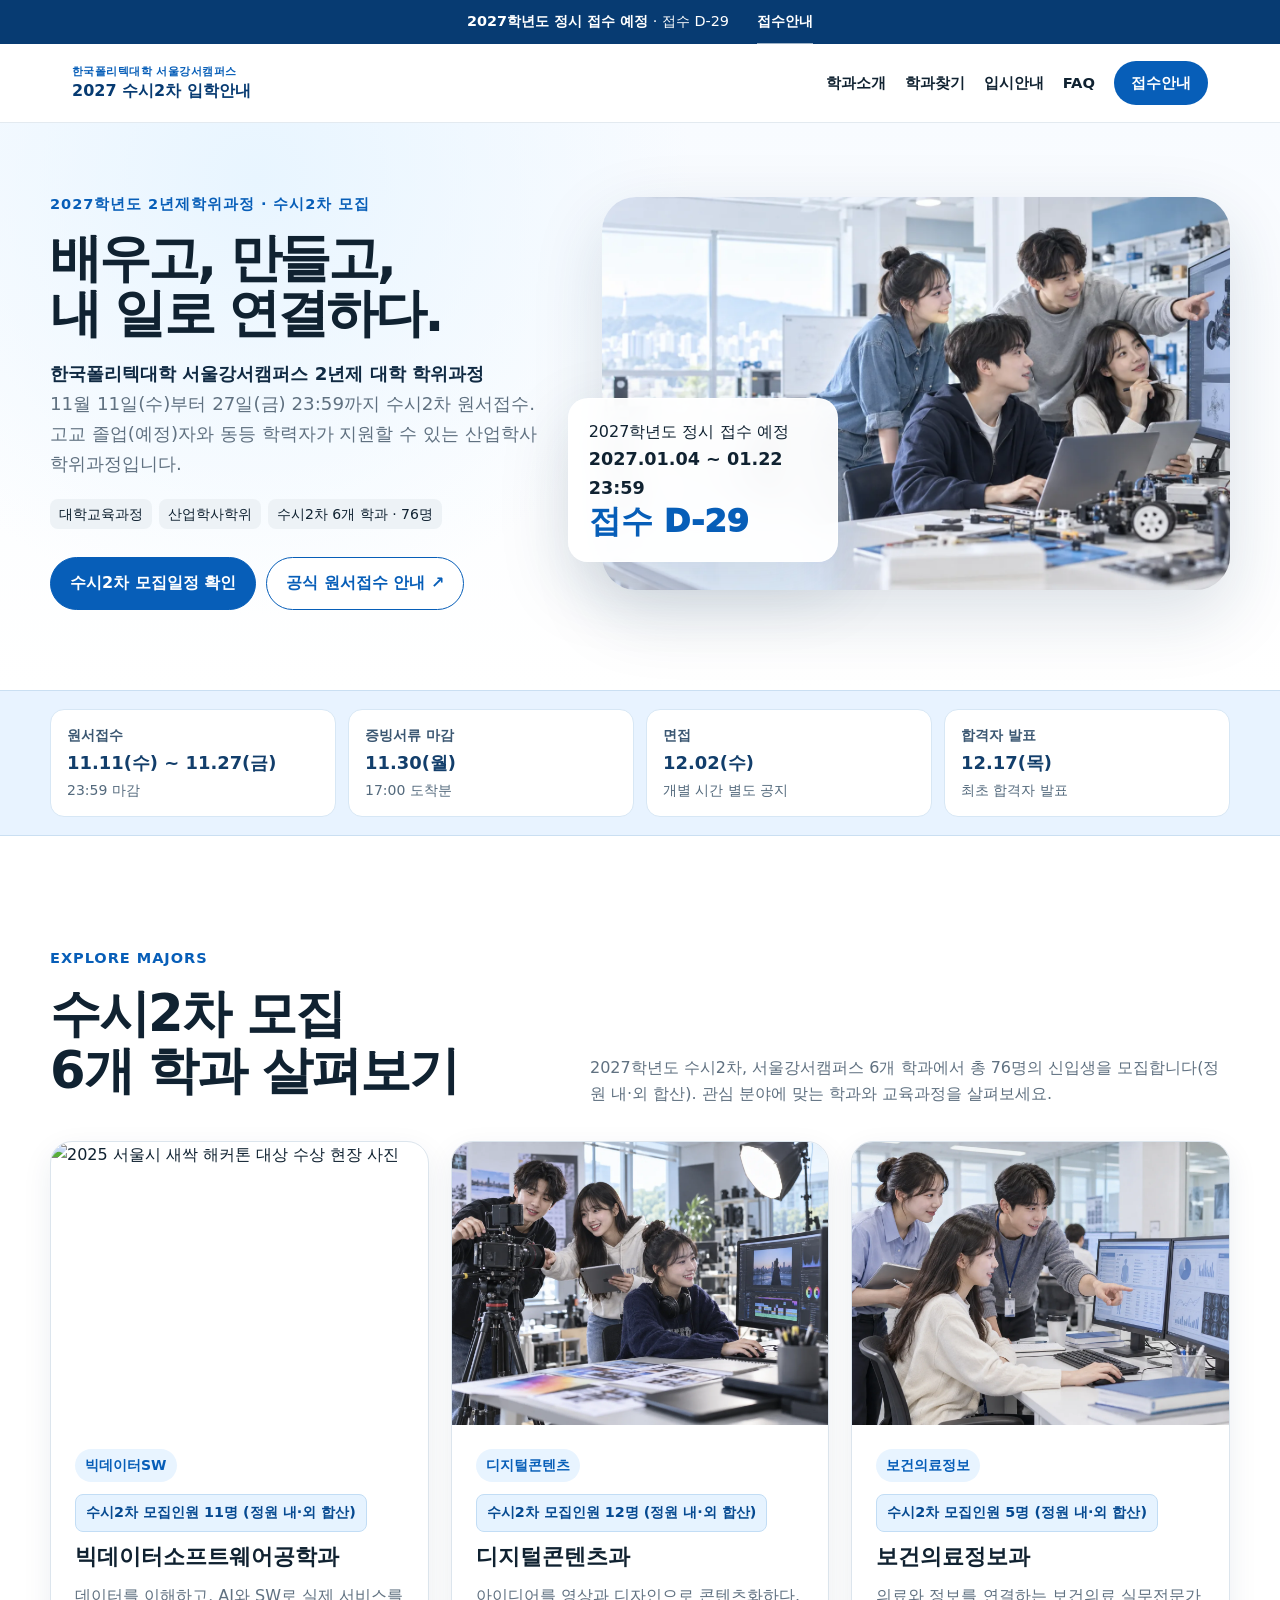
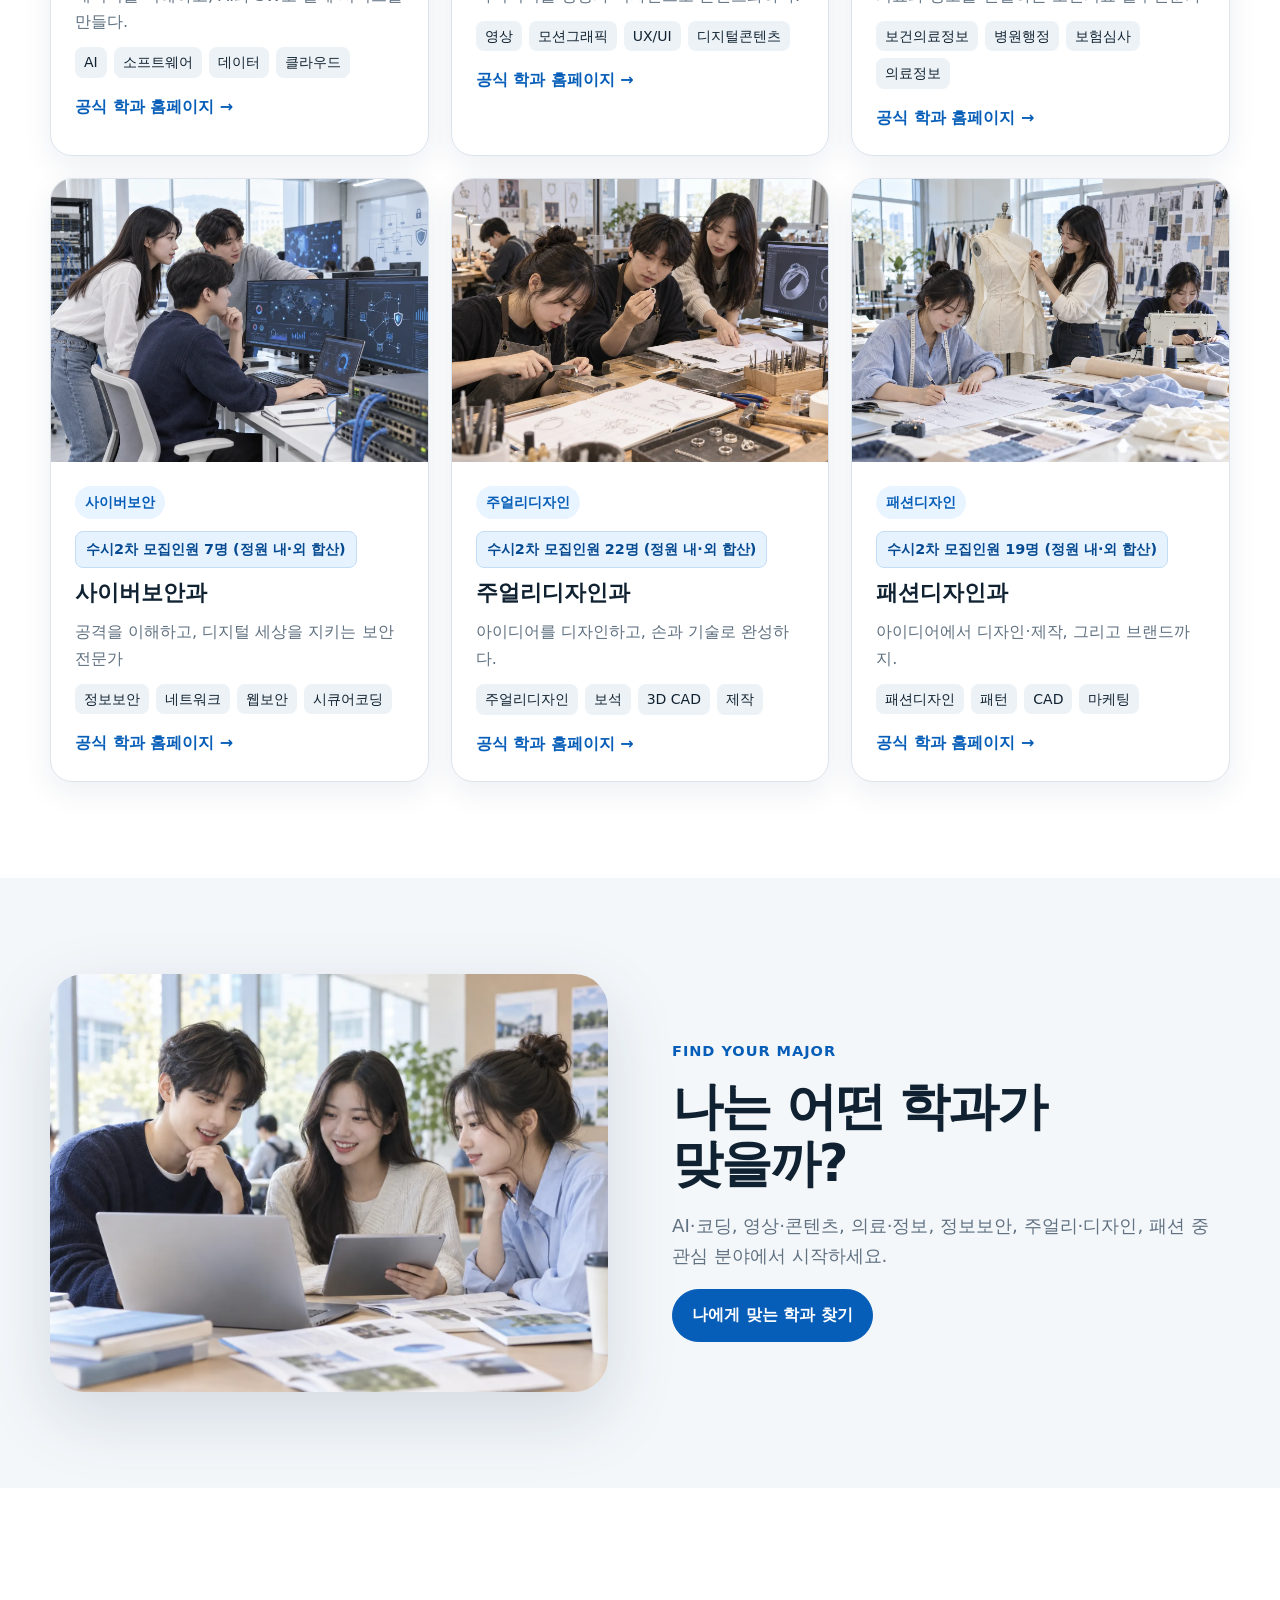
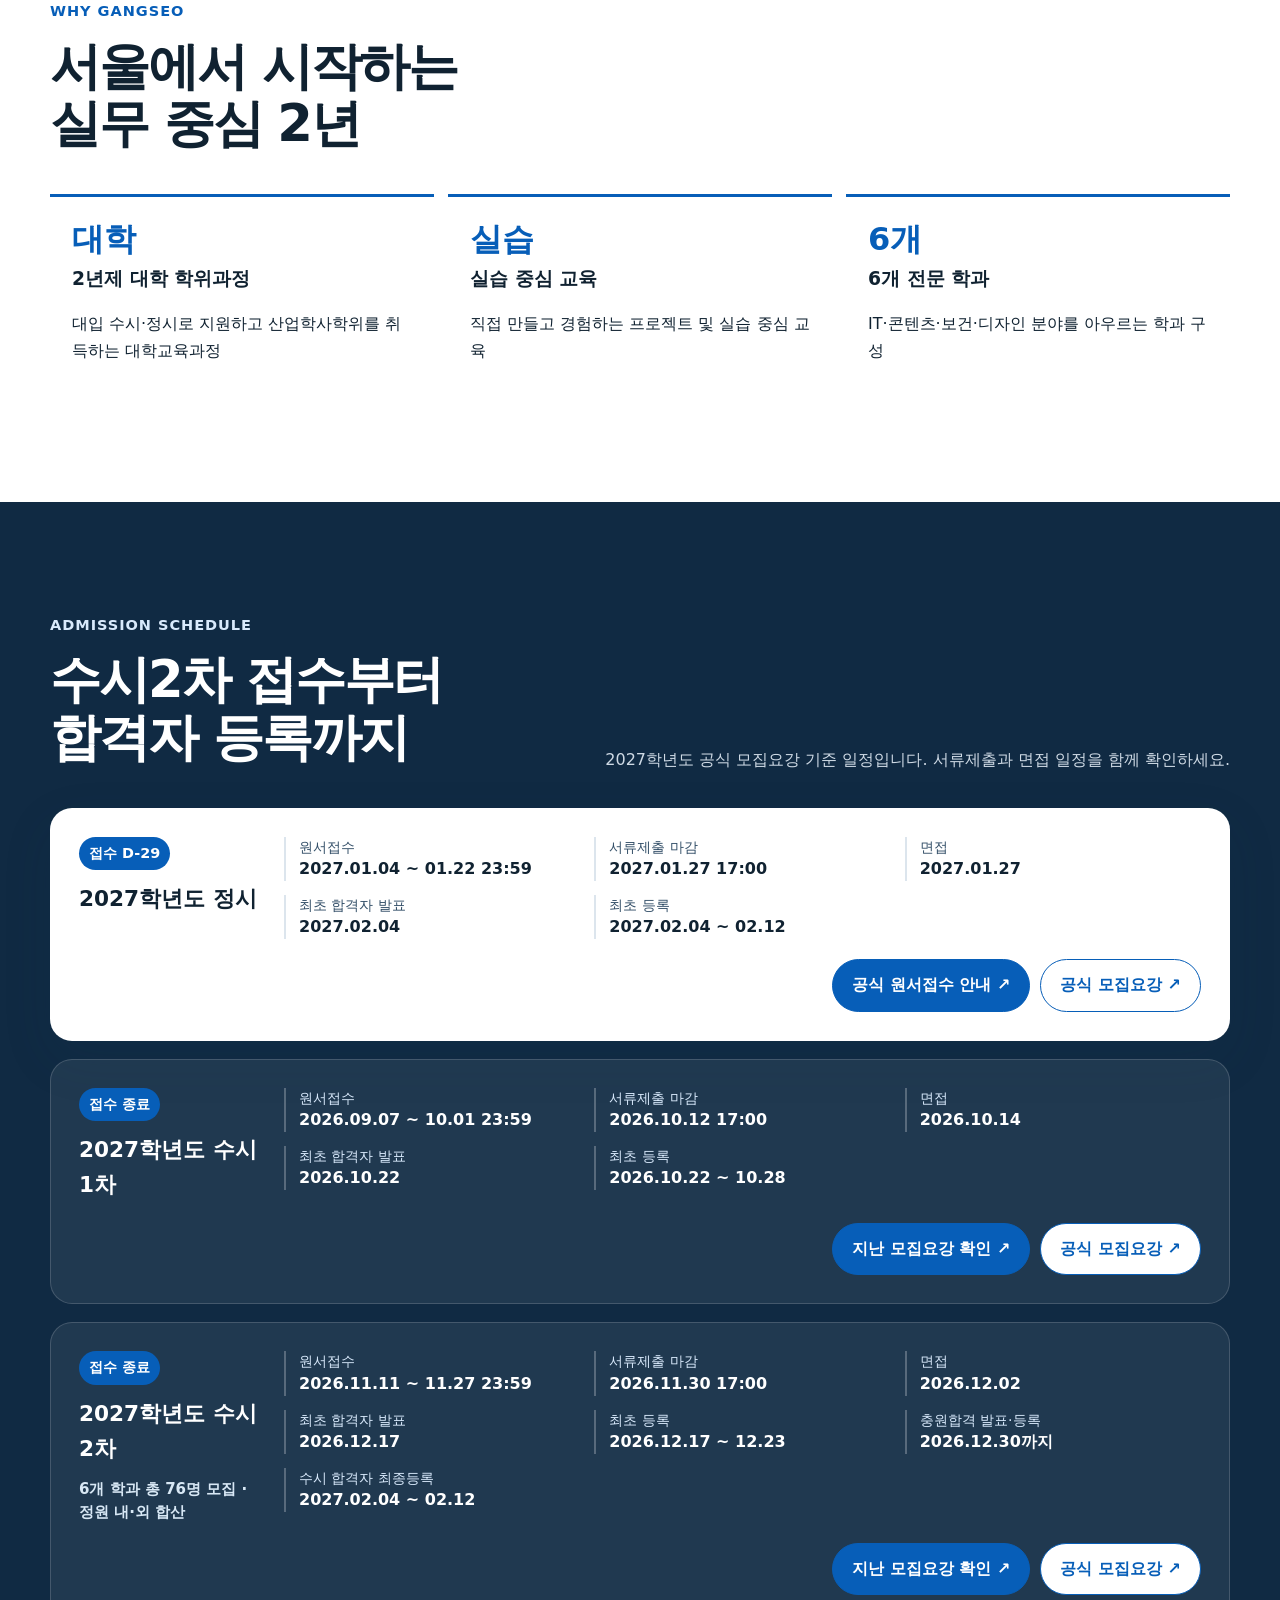
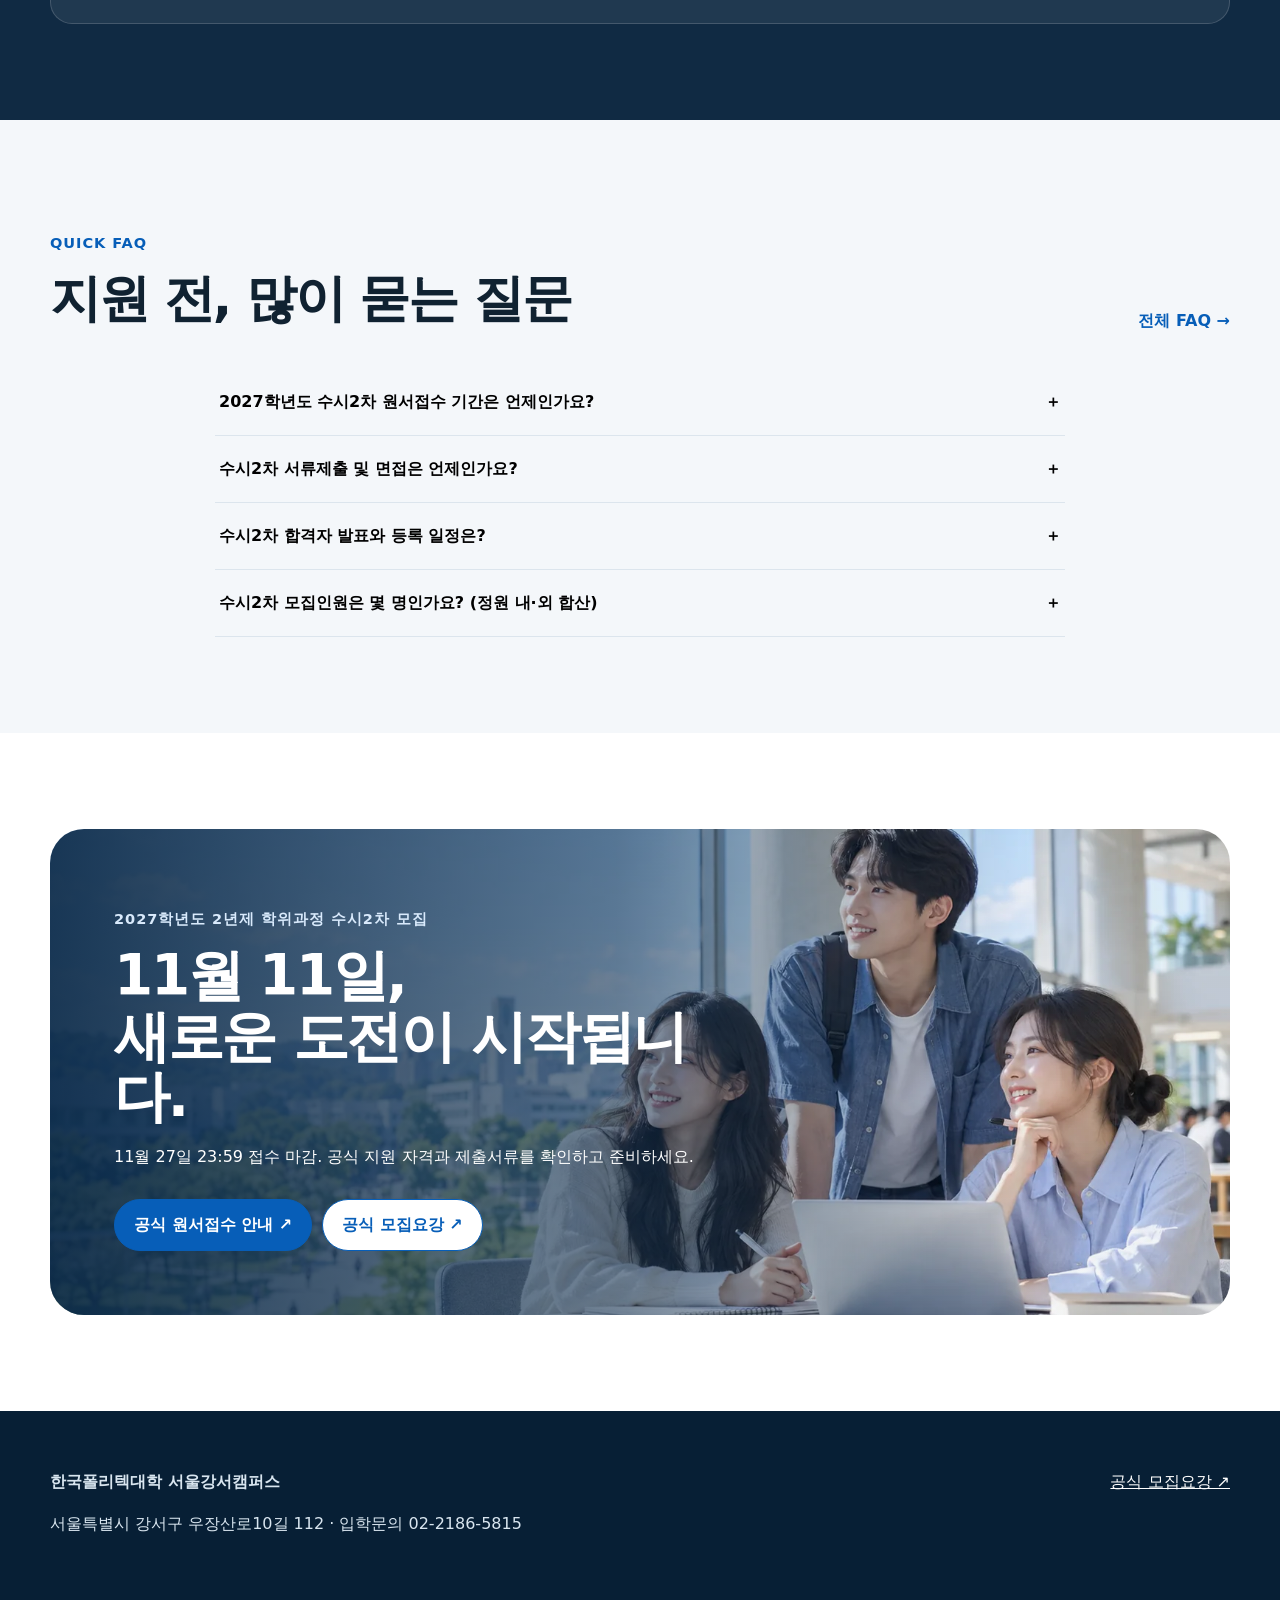
==== commit f52d03a1: "Replace bigdata department photo with authentic SeSAC award photo (index.html)" ====
--- a/index.html
+++ b/index.html
@@ -1,4 +1,4 @@
-<!doctype html><html lang="ko" data-root="./"><head><meta charset="utf-8"><meta name="viewport" content="width=device-width,initial-scale=1"><title>2027학년도 수시2차 모집 | 한국폴리텍대학 서울강서캠퍼스</title><meta name="description" content="2027학년도 서울강서캠퍼스 수시2차 신입생 모집. 11월 11일~27일 원서접수, 6개 학과 총 76명(정원 내·외 합산) 모집. 학과별 교육과정과 입학 일정 안내."><link rel="canonical" href="https://ipsi.k-bigdata.kr/"><meta property="og:type" content="website"><meta property="og:title" content="2027학년도 수시2차 모집 | 서울강서캠퍼스"><meta property="og:description" content="2027학년도 수시2차 11월 11~27일. 6개 학과 모집 일정과 공식 접수 안내를 확인하세요."><meta property="og:url" content="https://ipsi.k-bigdata.kr/"><meta property="og:image" content="https://ipsi.k-bigdata.kr/assets/images/hero-main.webp"><meta name="twitter:card" content="summary_large_image"><link rel="preload" as="image" href="./assets/images/hero-main.webp" type="image/webp"><link rel="manifest" href="./manifest.webmanifest"><link rel="stylesheet" href="./assets/css/reset.css"><link rel="stylesheet" href="./assets/css/common.css"><link rel="stylesheet" href="./assets/css/hub.css"><script defer src="./assets/js/common.js?v=20261102-clean4"></script></head>
+<!doctype html><html lang="ko" data-root="./"><head><meta charset="utf-8"><meta name="viewport" content="width=device-width,initial-scale=1"><title>2027학년도 수시2차 모집 | 한국폴리텍대학 서울강서캠퍼스</title><meta name="description" content="2027학년도 서울강서캠퍼스 수시2차 신입생 모집. 11월 11일~27일 원서접수, 6개 학과 총 76명(정원 내·외 합산) 모집. 학과별 교육과정과 입학 일정 안내."><link rel="canonical" href="https://ipsi.k-bigdata.kr/"><meta property="og:type" content="website"><meta property="og:title" content="2027학년도 수시2차 모집 | 서울강서캠퍼스"><meta property="og:description" content="2027학년도 수시2차 11월 11~27일. 6개 학과 모집 일정과 공식 접수 안내를 확인하세요."><meta property="og:url" content="https://ipsi.k-bigdata.kr/"><meta property="og:image" content="https://ipsi.k-bigdata.kr/assets/images/hero-main.webp"><meta name="twitter:card" content="summary_large_image"><link rel="preload" as="image" href="./assets/images/hero-main.webp" type="image/webp"><link rel="icon" href="/favicon.ico?v=20261113" sizes="any"><link rel="icon" type="image/png" href="/favicon-32x32.png?v=20261113" sizes="32x32"><link rel="manifest" href="./manifest.webmanifest"><link rel="stylesheet" href="./assets/css/reset.css"><link rel="stylesheet" href="./assets/css/common.css"><link rel="stylesheet" href="./assets/css/hub.css"><script defer src="./assets/js/common.js?v=20261120-real-dept-photo"></script></head>
 <body><a class="skip" href="#main">본문 바로가기</a>
 <div class="admission-alert"><div class="container"><span><strong data-round>2027학년도 입시 일정</strong> · <span data-dday>일정 확인</span></span><a data-apply target="_blank" rel="noopener noreferrer">원서접수 →</a></div></div>
 <header class="header"><nav class="nav" aria-label="주요 메뉴"><a class="brand" href="./"><small>한국폴리텍대학 서울강서캠퍼스</small>2027 수시2차 입학안내</a><button class="menu" aria-label="메뉴 열기" aria-expanded="false">☰</button><div class="links"><a href="./departments/">학과소개</a><a href="./find/">학과찾기</a><a href="./admission/">입시안내</a><a href="./faq/">FAQ</a><a class="nav-cta" data-apply target="_blank" rel="noopener noreferrer">원서접수 ↗</a></div></nav></header>
